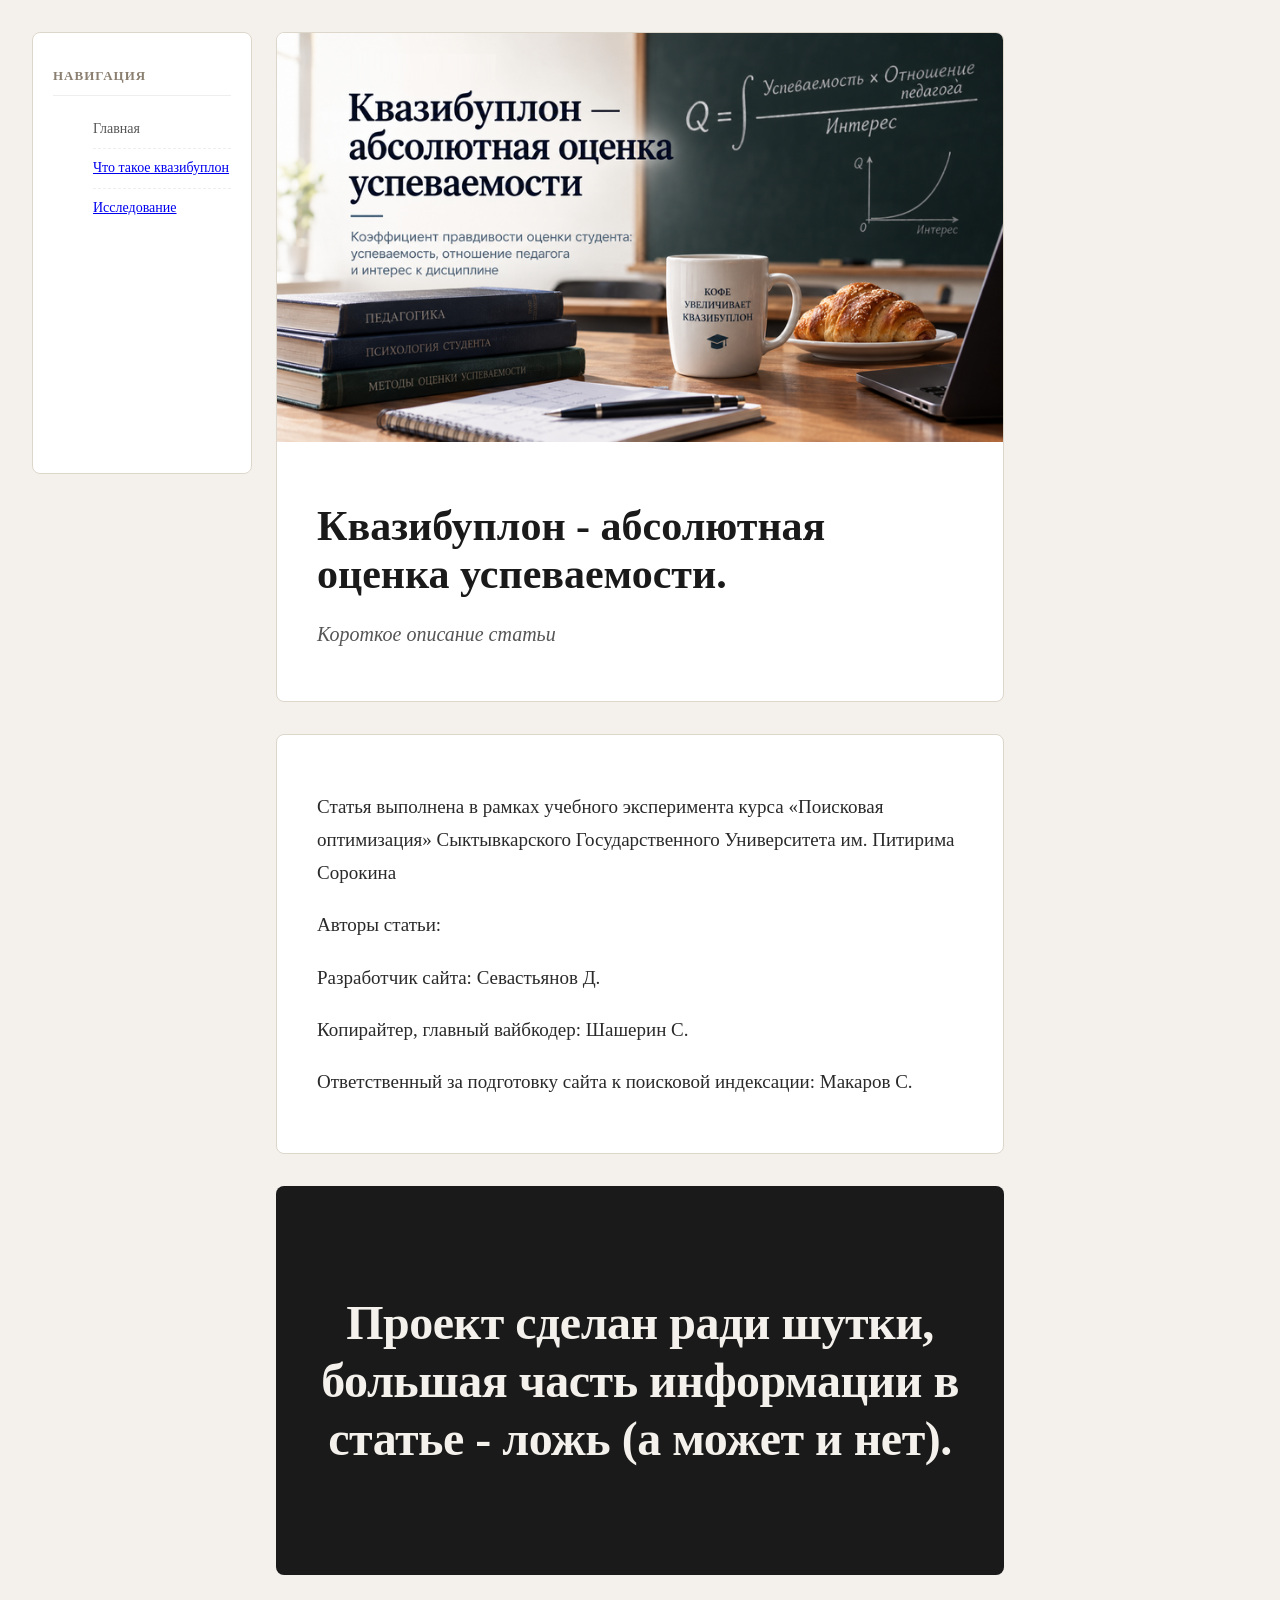
==== index.html @ 5de3da71 "Update index.html" ====
<!DOCTYPE html>
<html lang="ru">
  <head>
  <meta charset="UTF-8">
  <meta name="viewport" content="width=device-width, initial-scale=1.0">
  <title>Квазибуплон - абсолютная оценка успеваемости.</title>
  <meta name="description" content="Учебный сайт о квазибуплоне в рамках курса «Поисковая оптимизация»: определение, исследование и материалы проекта команды."> 
  <meta property="og:locale" content="ru_RU">
  <link rel="stylesheet" href="style.css">
  <link rel="canonical" href="https://kvazibuplon.github.io/">
  <link rel="icon" href="favicon.ico" type="image/x-icon">
  <meta name="yandex-verification" content="0a201c266d6910ef" />
  <meta name="google-site-verification" content="qUFhoirWsyY0F3U8difDu06VSeUEoQ1sUqNAcFrPcCg" />
</head>
<body>

<div class="layout">

  <aside class="sidebar">
    <h3>Навигация</h3>
    <ul>
      <li>Главная</li>
      <li><a href="./pages/chto-takoe-kvazibuplon.html">Что такое квазибуплон</a></li>
      <li><a href="./pages/research.html">Исследование</a></li>
    </ul>
  </aside>


  <main class="main">

    <header class="article-header">
      <div class="hero-photo"><img src="./photo/main_title.png" alt="Картинка" width=100%></div>
      <div class="header-content">
        <h1>Квазибуплон - абсолютная оценка успеваемости.</h1>
        <p class="lead">Короткое описание статьи</p>
      </div>
    </header>

    <article class="article-body">
      <section class="block text">
        <p>Статья выполнена в рамках учебного эксперимента курса «Поисковая оптимизация» Сыктывкарского Государственного Университета им. Питирима Сорокина</p>
        <p>Авторы статьи: </p>
        <p>Разработчик сайта: Севастьянов Д. </p>
        <p>Копирайтер, главный вайбкодер: Шашерин С. </p>
        <p>Ответственный за подготовку сайта к поисковой индексации: Макаров С.</p>
      </section>
    </article>


    <section class="big-text">
      <p>Проект сделан ради шутки, большая часть информации в статье - ложь (а может и нет).</p>
    </section>

  </main>
</div>

</body>
</html>
---- style.css ----
body {
  font-family: 'Times New Roman';
  background: #f4f1ec;
  color: #1a1a1a;
  line-height: 1.6;
  min-height: 100vh;
}

img {
  max-width: 100%;
  height: auto;
}


.layout {
  display: grid;
  grid-template-columns: 220px 1fr 220px;
  gap: 24px;
  max-width: 1600px;
  margin: 0 auto;
  padding: 24px;
  align-items: start;
}

.main {
  display: flex;
  flex-direction: column;
  gap: 32px;
}


.sidebar {
  position: sticky;
  top: 24px;
  background: #fff;
  border: 1px solid #ddd6ca;
  border-radius: 8px;
  padding: 20px;
  min-height: 400px;
  font-size: 14px;
}

.sidebar h3 {
  font-size: 13px;
  text-transform: uppercase;
  letter-spacing: 1px;
  color: #8a7f70;
  margin-bottom: 12px;
  padding-bottom: 8px;
  border-bottom: 1px solid #eee;
}

.sidebar ul { list-style: none; }

.sidebar li {
  padding: 8px 0;
  border-bottom: 1px dashed #eee;
  color: #555;
}

.sidebar li:last-child { border-bottom: none; }


.article-header {
  background: #fff;
  border: 1px solid #ddd6ca;
  border-radius: 8px;
  overflow: hidden;
}

.article-header .hero-photo {
  width: 100%;
  background: #e6e0d6 center/contain no-repeat;
  display: flex;
  align-items: center;
  justify-content: center;
  color: #a89b88;
  font-size: 18px;
  letter-spacing: 4px;
}

.article-header .header-content {
  padding: 32px 40px;
}

.article-header h1 {
  font-size: 42px;
  line-height: 1.15;
  margin-bottom: 16px;
  font-weight: 700;
}

.article-header .lead {
  font-size: 20px;
  font-style: italic;
  color: #555;
  line-height: 1.5;
}


.article-body {
  display: flex;
  flex-direction: column;
  gap: 24px;
}

.block {
  border-radius: 8px;
  overflow: hidden;
}


.block.text {
  background: #fff;
  border: 1px solid #ddd6ca;
  padding: 36px 40px;
  font-size: 19px;
  line-height: 1.75;
  color: #2a2a2a;
}

.block.text p + p { margin-top: 16px; }


.block.image {
  background: #e6e0d6;
  border: 1px dashed #c8bfae;
  min-height: 340px;
  display: flex;
  align-items: center;
  justify-content: center;
  color: #a89b88;
  font-size: 18px;
  letter-spacing: 4px;
}

.block.image img {
  height: auto;
  display: block;
}

.block.gallery {
  background: #e6e0d6;
  border: 1px dashed #c8bfae;
  padding: 16px;
  display: grid;
  gap: 12px;
}

.gallery.cols-2 { grid-template-columns: repeat(2, 1fr); }
.gallery.cols-3 { grid-template-columns: repeat(3, 1fr); }
.gallery.cols-4 { grid-template-columns: repeat(4, 1fr); }


.block.text-image {
  background: #fff;
  border: 1px solid #ddd6ca;
  border-radius: 8px;
  overflow: hidden;
  display: grid;
  grid-template-columns: 1fr 1fr;
  align-items: stretch;
}


.block.text-image .ti-text {
  padding: 36px 40px;
  font-size: 19px;
  line-height: 1.75;
  color: #2a2a2a;
  display: flex;
  flex-direction: column;
  justify-content: center;
  gap: 16px;
}

.block.text-image .ti-text h2 {
  font-size: 28px;
  line-height: 1.2;
  margin-bottom: 4px;
}


.block.text-image .ti-image {
  background: #fff;
  min-height: 320px;
  display: flex;
  align-items: center;
  justify-content: center;
  color: #a89b88;
  font-size: 18px;
  letter-spacing: 4px;
}

.block.text-image .ti-image img {
  width: auto;
  height: 100%;
  object-fit: cover;
  display: block;
}


.block.text-image.reverse { direction: rtl; }
.block.text-image.reverse > * { direction: ltr; }


.block.text-image.text-top {
  grid-template-columns: 1fr;
}

.block.text-image.text-top .ti-text  { order: 1; }
.block.text-image.text-top .ti-image { order: 2; min-height: 340px; }


.block.text-image.text-bottom {
  grid-template-columns: 1fr;
}

.block.text-image.text-bottom .ti-image { order: 1; min-height: 340px; }
.block.text-image.text-bottom .ti-text  { order: 2; }


.big-text {
  background: #1a1a1a;
  color: #f4f1ec;
  border-radius: 8px;
  padding: 60px 40px;
  text-align: center;
}

.big-text p {
  font-size: 48px;
  line-height: 1.2;
  font-weight: 700;
  letter-spacing: -0.5px;
}



@media (max-width: 1100px) {
  .layout {
    grid-template-columns: 180px 1fr 180px;
    gap: 16px;
    padding: 16px;
  }
  .article-header h1 { font-size: 32px; }
  .big-text p { font-size: 36px; }
}


@media (max-width: 820px) {
  .layout { grid-template-columns: 1fr; }
  .sidebar { position: static; min-height: auto; }

  .article-header h1 { font-size: 26px; }
  .article-header .lead { font-size: 17px; }

  .block.text { padding: 24px; font-size: 17px; }

  .block.text-image { grid-template-columns: 1fr; }
  .block.text-image .ti-text { padding: 24px; font-size: 17px; }
  .block.text-image .ti-image { min-height: 220px; }

  .gallery.cols-3,
  .gallery.cols-4 { grid-template-columns: repeat(2, 1fr); }

  .big-text { padding: 40px 20px; }
  .big-text p { font-size: 28px; }
}


@media (max-width: 520px) {
  .gallery.cols-2,
  .gallery.cols-3,
  .gallery.cols-4 { grid-template-columns: 1fr; }
}
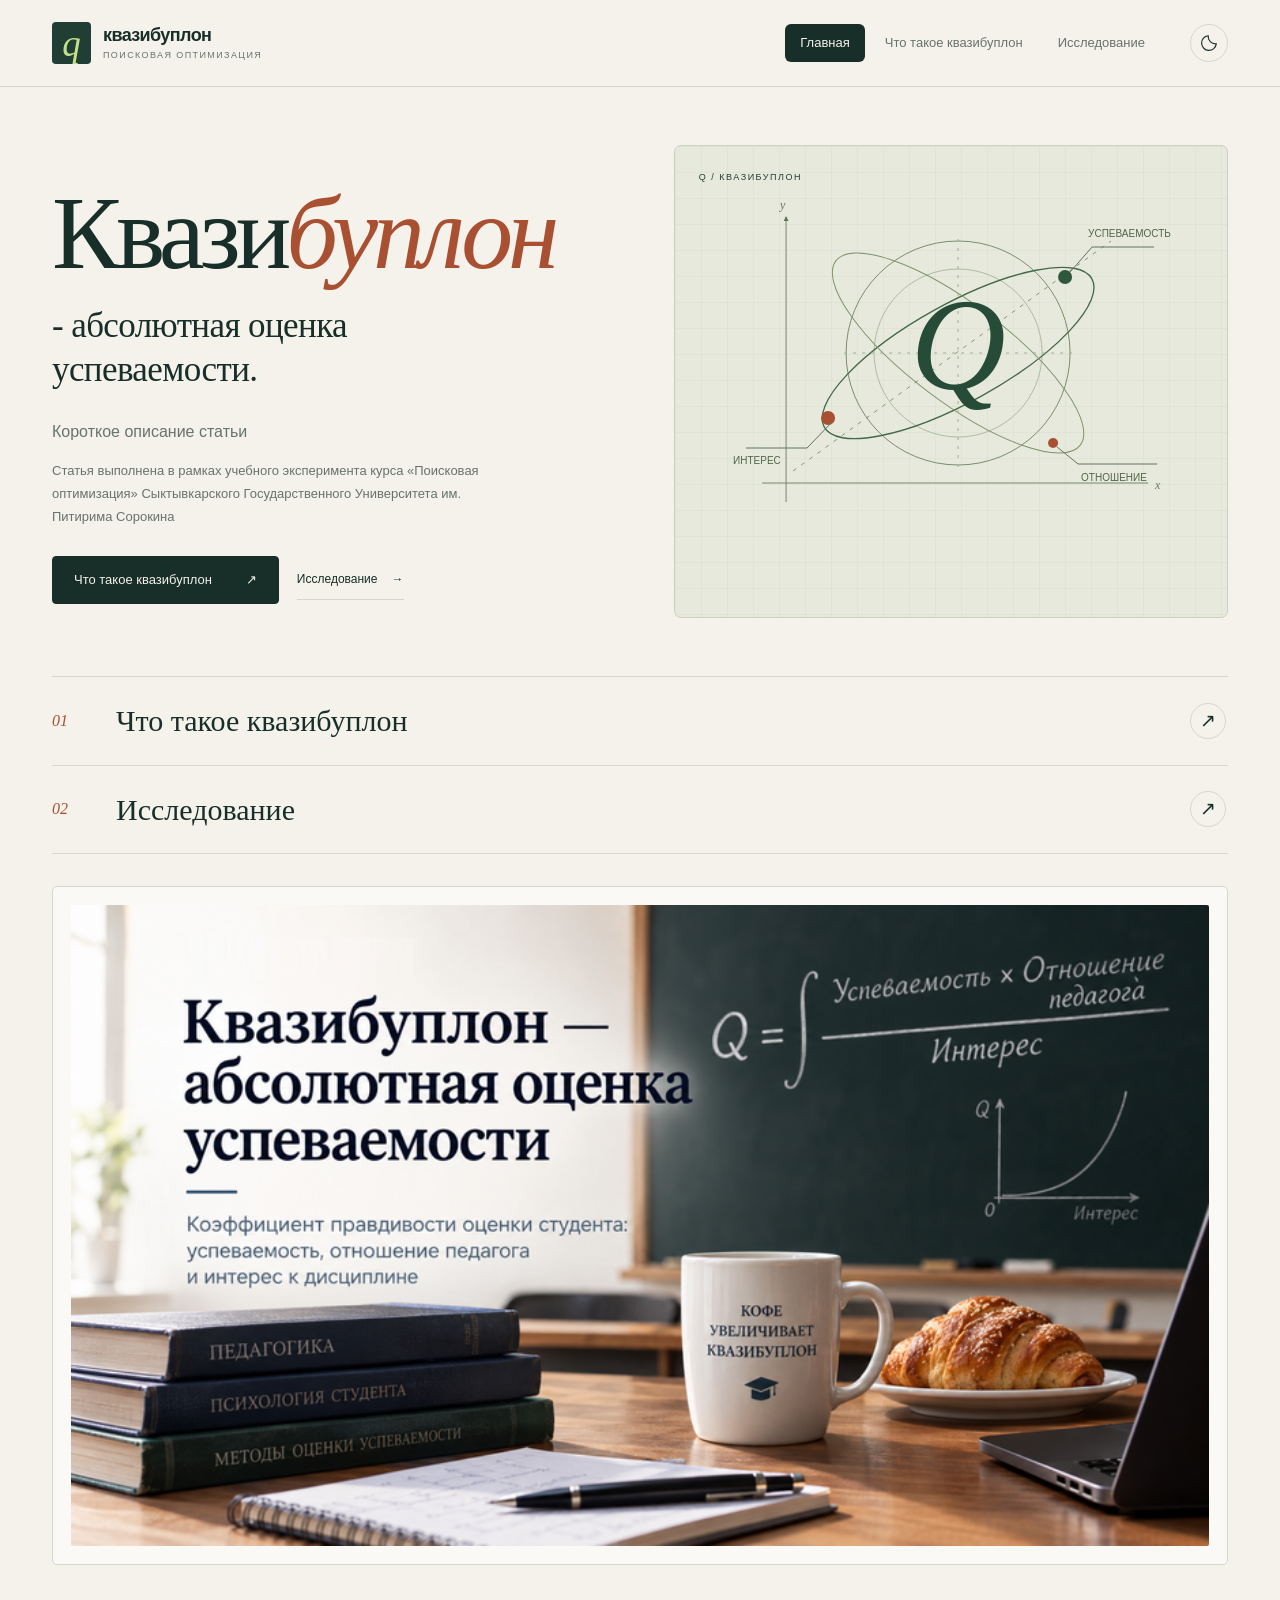
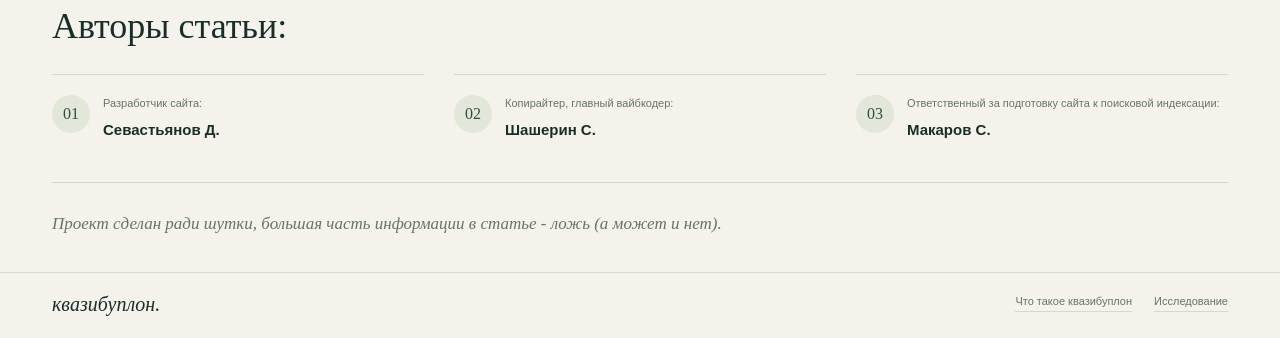
==== commit 098d40bf: "Apply approved editorial design while preserving page content and SEO metadata" ====
--- a/index.html
+++ b/index.html
@@ -1,58 +1,34 @@
 <!DOCTYPE html>
 <html lang="ru">
-  <head>
+<head>
   <meta charset="UTF-8">
   <meta name="viewport" content="width=device-width, initial-scale=1.0">
   <title>Квазибуплон - абсолютная оценка успеваемости.</title>
   <meta name="description" content="Учебный сайт о квазибуплоне в рамках курса «Поисковая оптимизация»: определение, исследование и материалы проекта команды."> 
   <meta property="og:locale" content="ru_RU">
-  <link rel="stylesheet" href="style.css">
+  <link rel="stylesheet" href="/style.css?v=20261024">
   <link rel="canonical" href="https://kvazibuplon.github.io/">
   <link rel="icon" href="favicon.ico" type="image/x-icon">
   <meta name="yandex-verification" content="0a201c266d6910ef" />
   <meta name="google-site-verification" content="qUFhoirWsyY0F3U8difDu06VSeUEoQ1sUqNAcFrPcCg" />
+  <script src="/design.js?v=20261024" defer></script>
 </head>
 <body>
-
-<div class="layout">
-
-  <aside class="sidebar">
-    <h3>Навигация</h3>
-    <ul>
-      <li>Главная</li>
-      <li><a href="./pages/chto-takoe-kvazibuplon.html">Что такое квазибуплон</a></li>
-      <li><a href="./pages/research.html">Исследование</a></li>
-    </ul>
-  </aside>
-
-
-  <main class="main">
-
-    <header class="article-header">
-      <div class="hero-photo"><img src="./photo/main_title.png" alt="Картинка" width=100%></div>
-      <div class="header-content">
-        <h1>Квазибуплон - абсолютная оценка успеваемости.</h1>
-        <p class="lead">Короткое описание статьи</p>
-      </div>
-    </header>
-
-    <article class="article-body">
-      <section class="block text">
-        <p>Статья выполнена в рамках учебного эксперимента курса «Поисковая оптимизация» Сыктывкарского Государственного Университета им. Питирима Сорокина</p>
-        <p>Авторы статьи: </p>
-        <p>Разработчик сайта: Севастьянов Д. </p>
-        <p>Копирайтер, главный вайбкодер: Шашерин С. </p>
-        <p>Ответственный за подготовку сайта к поисковой индексации: Макаров С.</p>
-      </section>
-    </article>
-
-
-    <section class="big-text">
+<a class="skip-link" href="#main">Перейти к содержимому</a><header class="site-header"><div class="header-inner wrap"><a class="brand" href="/" aria-label="Квазибуплон — главная"><span class="brand-mark" aria-hidden="true">q</span><span class="brand-name">квазибуплон<span class="brand-sub">ПОИСКОВАЯ ОПТИМИЗАЦИЯ</span></span></a><nav id="main-nav" class="nav" aria-label="Навигация"><a href="/" class="active" aria-current="page">Главная</a><a href="/pages/chto-takoe-kvazibuplon.html">Что такое квазибуплон</a><a href="/pages/research.html">Исследование</a></nav><button class="icon-button theme-button" type="button" aria-label="Включить тёмную тему" aria-pressed="false" title="Сменить тему"><svg viewBox="0 0 24 24" fill="none" stroke="currentColor" stroke-width="1.4" aria-hidden="true"><path d="M20.7 13A8.9 8.9 0 0 1 11 3.3 8.8 8.8 0 1 0 20.7 13Z"/></svg></button><button class="icon-button menu-button" type="button" aria-label="Открыть меню" aria-expanded="false" aria-controls="main-nav"><svg viewBox="0 0 24 24" fill="none" stroke="currentColor" stroke-width="1.5" aria-hidden="true"><path d="M5 7h14M5 12h14M5 17h14"/></svg></button></div></header>
+<main id="main" class="wrap"><section class="hero"><div><h1>Квази<em>буплон</em><span class="hero-subtitle"> - абсолютная оценка успеваемости.</span></h1><p class="hero-text">Короткое описание статьи</p><p class="home-intro">Статья выполнена в рамках учебного эксперимента курса «Поисковая оптимизация» Сыктывкарского Государственного Университета им. Питирима Сорокина</p><div class="actions"><a class="primary" href="/pages/chto-takoe-kvazibuplon.html">Что такое квазибуплон <span aria-hidden="true">↗</span></a><a class="text-link" href="/pages/research.html">Исследование <span aria-hidden="true">→</span></a></div></div><div class="specimen" aria-hidden="true"><div class="specimen-top"><span>Q / КВАЗИБУПЛОН</span></div><svg class="specimen-art" viewBox="0 0 470 350" aria-hidden="true" focusable="false">
+<defs><marker id="arrow" viewBox="0 0 10 10" refX="8" refY="5" markerWidth="5" markerHeight="5" orient="auto-start-reverse"><path d="M0 0L10 5L0 10" fill="#64745a"/></marker></defs>
+<path d="M46 299H432M70 318V33" stroke="#79866c" stroke-width="1" marker-end="url(#arrow)"/><path d="M77 287L395 57" stroke="#89947b" stroke-dasharray="4 6"/>
+<circle cx="242" cy="169" r="112" stroke="#7d8d6b" stroke-width="1" fill="none"/><circle cx="242" cy="169" r="84" stroke="#b0bba0" fill="none"/>
+<ellipse cx="242" cy="169" rx="153" ry="49" fill="none" stroke="#436948" stroke-width="1.3" transform="rotate(-29 242 169)"/><ellipse cx="242" cy="169" rx="153" ry="49" fill="none" stroke="#80946d" transform="rotate(37 242 169)"/>
+<path d="M242 55V283M128 169H357" stroke="#a0ae91" stroke-dasharray="3 6"/>
+<text x="242" y="205" fill="#264b36" font-family="Georgia,serif" font-size="132" text-anchor="middle" font-style="italic">Q</text>
+<circle cx="112" cy="234" r="7" fill="#a95032"/><circle cx="349" cy="93" r="7" fill="#2e583c"/><circle cx="337" cy="259" r="5" fill="#a95032"/>
+<path d="M115 239L91 264H30M354 88L376 63H438M341 263L362 280H441" fill="none" stroke="#64745a"/>
+<text x="17" y="280" fill="#536549" font-family="Arial,sans-serif" font-size="10">ИНТЕРЕС</text><text x="372" y="53" fill="#536549" font-family="Arial,sans-serif" font-size="10">УСПЕВАЕМОСТЬ</text><text x="365" y="297" fill="#536549" font-family="Arial,sans-serif" font-size="10">ОТНОШЕНИЕ</text>
+<text x="64" y="25" fill="#69785d" font-family="Georgia,serif" font-size="12" font-style="italic">y</text><text x="439" y="305" fill="#69785d" font-family="Georgia,serif" font-size="12" font-style="italic">x</text>
+</svg></div></section><section class="home-materials" aria-label="Навигация"><div class="story-list"><a class="story simple" href="/pages/chto-takoe-kvazibuplon.html"><span class="story-no" aria-hidden="true">01</span><h2>Что такое квазибуплон</h2><span class="circle-arrow" aria-hidden="true">↗</span></a><a class="story simple" href="/pages/research.html"><span class="story-no" aria-hidden="true">02</span><h2>Исследование</h2><span class="circle-arrow" aria-hidden="true">↗</span></a></div></section><div class="original-banner"><img src="./photo/main_title.png" alt="Картинка"></div><article class="home-team"><h2>Авторы статьи: </h2><div class="team"><div class="team-member"><span class="avatar" aria-hidden="true">01</span><p><span class="member-role">Разработчик сайта:</span> <strong> Севастьянов Д. </strong></p></div><div class="team-member"><span class="avatar" aria-hidden="true">02</span><p><span class="member-role">Копирайтер, главный вайбкодер:</span> <strong> Шашерин С. </strong></p></div><div class="team-member"><span class="avatar" aria-hidden="true">03</span><p><span class="member-role">Ответственный за подготовку сайта к поисковой индексации:</span> <strong> Макаров С.</strong></p></div></div></article><section class="source-disclaimer">
       <p>Проект сделан ради шутки, большая часть информации в статье - ложь (а может и нет).</p>
-    </section>
-
-  </main>
-</div>
-
+    </section></main>
+<footer class="site-footer"><div class="footer-inner wrap"><a class="footer-brand" href="/">квазибуплон.</a><nav class="footer-links" aria-label="Дополнительная навигация"><a href="/pages/chto-takoe-kvazibuplon.html">Что такое квазибуплон</a><a href="/pages/research.html">Исследование</a></nav></div></footer><button class="back-top" type="button" aria-label="Вернуться наверх" hidden>↑</button>
 </body>
 </html>
--- a/style.css
+++ b/style.css
@@ -1,276 +1,18 @@
-body {
-  font-family: 'Times New Roman';
-  background: #f4f1ec;
-  color: #1a1a1a;
-  line-height: 1.6;
-  min-height: 100vh;
-}
 
-img {
-  max-width: 100%;
-  height: auto;
-}
+@charset "UTF-8";
+:root{--paper:#f4f2eb;--surface:#faf9f5;--ink:#182e28;--muted:#68736b;--line:#d3d9cd;--accent:#b5cf77;--dark:#203e33;--white:#f5f4ec;--orange:#a95032;--head:Georgia,'Times New Roman',serif;--body:Arial,Helvetica,sans-serif;color-scheme:light}
+*{box-sizing:border-box}html{scroll-behavior:smooth;scroll-padding-top:105px}body{margin:0;background:var(--paper);color:var(--ink);font:15px/1.6 var(--body);transition:background .2s,color .2s}a{color:inherit;text-decoration:none}button{font:inherit;cursor:pointer}a,button{-webkit-tap-highlight-color:transparent}a:focus-visible,button:focus-visible{outline:3px solid var(--orange);outline-offset:5px}::selection{background:var(--accent);color:#18352b}button svg{width:20px;height:20px;display:block}svg{max-width:100%}.wrap{max-width:1272px;padding:0 48px;margin:auto}.preview-strip{background:var(--dark);color:var(--white);font-size:11px;letter-spacing:.06em}.preview-strip .wrap{display:flex;justify-content:space-between;align-items:center;padding-top:7px;padding-bottom:7px}.preview-dot{display:inline-block;width:6px;height:6px;border-radius:50%;background:#c4df89;margin-right:8px}.preview-strip span:last-child{opacity:.7}.site-header{position:sticky;top:0;z-index:20;background:var(--paper);border-bottom:1px solid var(--line)}.header-inner{height:86px;display:flex;align-items:center;gap:30px}.brand{display:flex;align-items:center;gap:12px;margin-right:auto;line-height:1}.brand-mark{display:grid;place-items:center;width:39px;height:42px;background:var(--dark);color:#c4df89;font:italic 37px var(--head);border-radius:4px}.brand-name{font-size:18px;letter-spacing:-.6px;font-weight:700}.brand-sub{display:block;font-size:9px;letter-spacing:1.8px;font-weight:400;margin-top:7px;color:var(--muted)}.nav{display:flex;gap:5px;align-items:center}.nav a{padding:9px 15px;font-size:13px;border-radius:6px;color:var(--muted);transition:background .15s}.nav a.active{background:var(--ink);color:var(--paper)}.nav a:hover:not(.active){background:var(--line);color:var(--ink)}.icon-button{width:38px;height:38px;display:grid;place-items:center;border:1px solid var(--line);border-radius:50%;color:var(--ink);background:transparent}.menu-button{display:none}.eyebrow{text-transform:uppercase;font-size:10px;letter-spacing:1.8px;font-weight:600;color:var(--muted);display:flex;gap:9px;align-items:center}.eyebrow:before{content:'';width:22px;height:1px;background:currentColor}.hero{padding:58px 0 58px;display:grid;grid-template-columns:1.05fr 1fr;align-items:center;gap:40px}.hero h1{font:normal clamp(60px,8.1vw,112px)/.96 var(--head);letter-spacing:-5px;margin:25px 0 26px}.hero h1 em{font-weight:normal;color:var(--orange)}.hero-text{font-size:16px;color:var(--muted);max-width:415px;line-height:1.8;margin:0 0 28px}.actions{display:flex;gap:18px;align-items:center;flex-wrap:wrap}.primary{display:inline-flex;gap:34px;align-items:center;padding:13px 21px;background:var(--ink);color:var(--paper);border:1px solid var(--ink);font-size:13px;border-radius:4px;transition:transform .2s}.primary:hover{transform:translateY(-2px)}.text-link{font-size:12px;display:inline-flex;gap:14px;align-items:center;padding:10px 0;border-bottom:1px solid var(--line)}.tiny-note{font-size:10px;color:var(--muted);margin-top:27px;display:flex;align-items:center;gap:7px}.tiny-note svg{width:13px;height:13px}.specimen{position:relative;background:#e6e9dc;min-height:473px;padding:24px;border:1px solid #cbd2c0;border-radius:7px;overflow:hidden;color:#243d31}.specimen:before{content:'';position:absolute;inset:0;opacity:.38;background-image:linear-gradient(#b9c5ad55 1px,transparent 1px),linear-gradient(90deg,#b9c5ad55 1px,transparent 1px);background-size:26px 26px}.specimen-top,.specimen-bottom{display:flex;justify-content:space-between;align-items:center;position:relative;font-size:9px;letter-spacing:1.5px}.specimen-top .tag{border:1px solid #b9c5ad;border-radius:20px;padding:4px 10px;letter-spacing:.7px}.specimen-art{position:relative;width:100%;height:350px;display:block}.specimen-bottom{padding-top:13px;border-top:1px solid #bbc5b0;letter-spacing:0;font-size:10px}.specimen-bottom span:last-child{font:italic 18px var(--head)}.ticker{display:flex;align-items:center;justify-content:space-between;gap:18px;border-top:1px solid var(--line);border-bottom:1px solid var(--line);padding:17px 0;font-size:10px;letter-spacing:1.2px;text-transform:uppercase;color:var(--muted)}.ticker .sep{width:4px;height:4px;border-radius:50%;background:var(--orange)}.section-heading{display:flex;justify-content:space-between;align-items:flex-end;gap:24px;margin:52px 0 19px}.section-heading h2{font:normal 39px/1.1 var(--head);letter-spacing:-1px;margin:9px 0 0}.section-heading>span{color:var(--muted);font-size:11px;padding-bottom:4px}.story-list{border-top:1px solid var(--line)}.story{display:grid;grid-template-columns:52px 1fr 1fr 38px;gap:22px;align-items:center;padding:25px 0;border-bottom:1px solid var(--line);transition:padding .2s}.story:hover{padding-left:12px;padding-right:12px;background:var(--surface)}.story-no{font:italic 16px var(--head);color:var(--orange)}.story h3{font:normal 29px/1.15 var(--head);margin:0 0 4px;letter-spacing:-.5px}.story .sub{font-size:10px;color:var(--muted);text-transform:uppercase;letter-spacing:1px}.story p{font-size:13px;color:var(--muted);margin:0;max-width:315px}.circle-arrow{width:36px;height:36px;border-radius:50%;display:grid;place-items:center;border:1px solid var(--line);font-size:19px}.editor-note{display:grid;grid-template-columns:1fr 1fr;gap:70px;margin:54px 0;padding:35px 0 41px;border-bottom:1px solid var(--line)}.editor-note blockquote{font:normal 33px/1.32 var(--head);letter-spacing:-.5px;margin:0}.editor-note blockquote em{color:var(--orange)}.editor-note p{font-size:13px;color:var(--muted);max-width:400px}.team{display:grid;grid-template-columns:repeat(3,1fr);gap:30px;margin:25px 0 60px}.team-member{padding-top:20px;border-top:1px solid var(--line);display:flex;gap:13px;align-items:flex-start}.avatar{background:#e3e7d9;color:#304f3e;width:38px;height:38px;flex:none;border-radius:50%;display:grid;place-items:center;font:16px var(--head)}.team-member h3{font-size:13px;margin:0 0 4px}.team-member p{font-size:11px;color:var(--muted);margin:0;max-width:230px}.site-footer{border-top:1px solid var(--line);margin-top:0}.footer-inner{padding-top:25px;padding-bottom:28px;display:flex;justify-content:space-between;gap:25px;align-items:flex-start;font-size:11px;color:var(--muted)}.footer-inner .footer-brand{font:italic 20px var(--head);color:var(--ink)}.footer-inner p{margin:3px 0}.footer-right{text-align:right}.footer-right a{border-bottom:1px solid var(--line)}.page-view[hidden]{display:none!important}.article-header{padding-top:34px;padding-bottom:30px;border-bottom:1px solid var(--line)}.breadcrumb{font-size:11px;color:var(--muted);margin-bottom:35px;display:flex;gap:12px}.breadcrumb a{text-decoration:underline;text-underline-offset:3px}.article-kicker{font-size:10px;letter-spacing:1.6px;color:var(--orange);text-transform:uppercase}.article-header h1{font:normal 69px/1.04 var(--head);letter-spacing:-2.6px;margin:18px 0 20px;max-width:890px}.article-deck{font-size:17px;line-height:1.7;color:var(--muted);max-width:690px}.article-meta{display:flex;flex-wrap:wrap;gap:12px;font-size:10px;color:var(--muted);margin-top:26px;align-items:center}.article-meta .pill{border:1px solid var(--line);border-radius:20px;padding:4px 11px}.article-layout{display:grid;grid-template-columns:226px minmax(0,760px);gap:65px;padding-top:39px;align-items:start;justify-content:space-between}.article-toc{position:sticky;top:115px}.toc-title{font-size:10px;text-transform:uppercase;letter-spacing:1.5px;margin:0 0 13px;color:var(--muted)}.article-toc a{display:flex;gap:11px;font-size:12px;line-height:1.4;padding:12px 0;border-bottom:1px solid var(--line)}.article-toc a:hover{color:var(--orange)}.article-toc a span{font:italic 12px var(--head);color:var(--orange);padding-top:1px}.toc-note{font-size:11px;color:var(--muted);margin-top:26px;border-left:2px solid var(--accent);padding-left:13px;line-height:1.65}.article-body{font:18px/1.85 var(--head);min-width:0}.article-body p{margin:0 0 20px}.article-body h2{font:normal 33px/1.2 var(--head);letter-spacing:-.6px;margin:43px 0 21px;scroll-margin-top:115px}.article-body .block:first-child>p:first-child{font-size:21px;line-height:1.7}.article-body .block{margin:0 0 30px}.article-body .block.text{background:none;padding:0;border:0}.article-body img{display:block;width:auto;max-width:100%;height:auto;max-height:580px;margin:auto}.article-body .block.image{padding:24px;background:#e8e9df;border:1px solid var(--line);border-radius:3px;margin-top:30px;margin-bottom:35px}.article-body .block.image img{max-height:430px;object-fit:contain}.article-body .gallery{display:grid;gap:20px;padding:22px;border:1px solid var(--line);background:#fff;border-radius:3px}.article-body .gallery.cols-2{grid-template-columns:1fr 1fr}.article-body .text-image .ti-image{padding:22px;border:1px solid var(--line);background:white;border-radius:3px}.article-body .text-image .ti-image img{width:100%;object-fit:contain}.article-bottom{border-top:1px solid var(--line);padding:28px 0;margin:15px 0 30px;display:flex;justify-content:space-between;gap:20px;align-items:center}.article-bottom p{font:12px var(--body);color:var(--muted);margin:0}.article-bottom a{font:15px var(--body);display:inline-flex;align-items:center;gap:15px}.fiction-label{background:#e9ecdf;border-left:3px solid #7d9959;padding:14px 18px;font:12px/1.65 var(--body);margin-bottom:28px;color:#41503b}.back-top{position:fixed;right:24px;bottom:24px;width:42px;height:42px;border:1px solid var(--line);border-radius:50%;background:var(--surface);color:var(--ink);box-shadow:0 4px 15px #00000008;z-index:15}.back-top[hidden]{display:none}.theme-dark{--paper:#192821;--surface:#21372c;--ink:#e9ecdf;--muted:#a5b6a8;--line:#3c5143;--accent:#b5cf77;--dark:#101e17;--white:#e9ecdf;--orange:#db9b77;color-scheme:dark}.theme-dark .specimen{background:#cbd3ba;color:#243d31}.theme-dark .avatar{background:#304a37;color:#d2dfb9}.theme-dark .article-body .block.image{background:#2b4032}.theme-dark .fiction-label{background:#2b4032;color:#d0dabc}.theme-dark .article-body .gallery,.theme-dark .article-body .ti-image{background:#e9e9e2}
+@media(min-width:1450px){.hero h1{font-size:120px}}
+@media(max-width:1000px){.wrap{padding-left:30px;padding-right:30px}.hero{gap:25px}.hero h1{font-size:85px}.specimen{min-height:420px;padding:20px}.specimen-art{height:300px}.article-layout{grid-template-columns:190px minmax(0,1fr);gap:40px}.story{grid-template-columns:32px 1fr 1fr 34px;gap:15px}.story h3{font-size:25px}.article-header h1{font-size:60px}.nav a{padding:8px 11px}.brand-sub{font-size:8px;letter-spacing:1.3px}}
+@media(max-width:740px){.wrap{padding-left:22px;padding-right:22px}.header-inner{height:72px;gap:12px}.brand-name{font-size:17px}.brand-mark{width:33px;height:36px;font-size:31px}.brand-sub{font-size:7px;letter-spacing:1.2px}.preview-strip .wrap{font-size:9px}.preview-strip span:last-child{display:none}.menu-button{display:grid}.nav{display:none;position:absolute;top:72px;left:0;right:0;padding:12px 22px 18px;background:var(--paper);border-bottom:1px solid var(--line)}.nav.open{display:flex;flex-direction:column;align-items:stretch}.nav a{padding:11px 13px}.hero{padding:37px 0 32px;grid-template-columns:1fr;gap:35px}.hero h1{font-size:91px;letter-spacing:-4px;margin-top:20px}.hero-text{font-size:15px;max-width:490px}.specimen{min-height:365px}.specimen-art{height:270px}.ticker{font-size:8px;gap:8px;letter-spacing:.6px}.ticker span:last-child,.ticker .sep:last-of-type{display:none}.section-heading{margin-top:35px}.section-heading h2{font-size:33px}.section-heading>span{font-size:9px}.story{grid-template-columns:25px minmax(0,1fr) 32px;gap:12px;padding:22px 0}.story h3{font-size:26px}.story p{grid-column:2;grid-row:2;font-size:12px;margin-top:0}.story .circle-arrow{grid-column:3;grid-row:1 / 3}.story .story-no{align-self:start;padding-top:3px}.editor-note{grid-template-columns:1fr;gap:15px;padding:30px 0;margin:25px 0}.editor-note blockquote{font-size:30px}.team{grid-template-columns:1fr;gap:18px;margin-bottom:35px}.team-member{padding-top:16px}.team-member p{max-width:none}.footer-inner{flex-direction:column;gap:13px}.footer-right{text-align:left}.article-header{padding-top:25px}.breadcrumb{margin-bottom:25px}.article-header h1{font-size:46px;letter-spacing:-1.5px}.article-deck{font-size:15px}.article-layout{grid-template-columns:1fr;gap:24px;padding-top:25px}.article-toc{position:static;padding:18px;border:1px solid var(--line);border-radius:4px}.article-toc a{font-size:12px;padding:9px 0}.toc-note{display:none}.article-body{font-size:18px;line-height:1.8}.article-body .block:first-child>p:first-child{font-size:19px}.article-body h2{font-size:29px;margin-top:32px}.article-body .gallery.cols-2{grid-template-columns:1fr}.article-body .gallery,.article-body .text-image .ti-image{padding:10px}.article-body .block.image{padding:15px}.article-bottom{align-items:flex-start;flex-direction:column;gap:15px}.back-top{right:15px;bottom:15px}.article-meta{gap:8px}.article-meta .pill{padding:3px 8px}}
+@media(prefers-reduced-motion:reduce){*{scroll-behavior:auto!important;transition:none!important}}
 
+.hero>div{min-width:0}.eyebrow:before{flex-shrink:0}
+@media(max-width:740px){.hero{grid-template-columns:minmax(0,1fr)}.hero h1{font-size:clamp(60px,20vw,91px);letter-spacing:-3px}.hero h1 em{display:block}.eyebrow{font-size:9px;letter-spacing:1.3px;line-height:1.6}.specimen-top,.specimen-bottom{gap:10px;flex-wrap:wrap}.specimen-top{font-size:8px}.specimen-art{height:auto;aspect-ratio:470/350}.specimen{min-height:0}.article-header h1{font-size:clamp(34px,10.2vw,46px)}.article-layout{grid-template-columns:minmax(0,1fr)}.article-body h2{overflow-wrap:anywhere}}
+@media(max-width:380px){.brand-sub{display:none}.header-inner{gap:9px}.brand{gap:9px}.brand-name{font-size:16px}.icon-button{width:34px;height:34px}.hero h1{font-size:clamp(55px,19vw,72px)}}
 
-.layout {
-  display: grid;
-  grid-template-columns: 220px 1fr 220px;
-  gap: 24px;
-  max-width: 1600px;
-  margin: 0 auto;
-  padding: 24px;
-  align-items: start;
-}
-
-.main {
-  display: flex;
-  flex-direction: column;
-  gap: 32px;
-}
-
-
-.sidebar {
-  position: sticky;
-  top: 24px;
-  background: #fff;
-  border: 1px solid #ddd6ca;
-  border-radius: 8px;
-  padding: 20px;
-  min-height: 400px;
-  font-size: 14px;
-}
-
-.sidebar h3 {
-  font-size: 13px;
-  text-transform: uppercase;
-  letter-spacing: 1px;
-  color: #8a7f70;
-  margin-bottom: 12px;
-  padding-bottom: 8px;
-  border-bottom: 1px solid #eee;
-}
-
-.sidebar ul { list-style: none; }
-
-.sidebar li {
-  padding: 8px 0;
-  border-bottom: 1px dashed #eee;
-  color: #555;
-}
-
-.sidebar li:last-child { border-bottom: none; }
-
-
-.article-header {
-  background: #fff;
-  border: 1px solid #ddd6ca;
-  border-radius: 8px;
-  overflow: hidden;
-}
-
-.article-header .hero-photo {
-  width: 100%;
-  background: #e6e0d6 center/contain no-repeat;
-  display: flex;
-  align-items: center;
-  justify-content: center;
-  color: #a89b88;
-  font-size: 18px;
-  letter-spacing: 4px;
-}
-
-.article-header .header-content {
-  padding: 32px 40px;
-}
-
-.article-header h1 {
-  font-size: 42px;
-  line-height: 1.15;
-  margin-bottom: 16px;
-  font-weight: 700;
-}
-
-.article-header .lead {
-  font-size: 20px;
-  font-style: italic;
-  color: #555;
-  line-height: 1.5;
-}
-
-
-.article-body {
-  display: flex;
-  flex-direction: column;
-  gap: 24px;
-}
-
-.block {
-  border-radius: 8px;
-  overflow: hidden;
-}
-
-
-.block.text {
-  background: #fff;
-  border: 1px solid #ddd6ca;
-  padding: 36px 40px;
-  font-size: 19px;
-  line-height: 1.75;
-  color: #2a2a2a;
-}
-
-.block.text p + p { margin-top: 16px; }
-
-
-.block.image {
-  background: #e6e0d6;
-  border: 1px dashed #c8bfae;
-  min-height: 340px;
-  display: flex;
-  align-items: center;
-  justify-content: center;
-  color: #a89b88;
-  font-size: 18px;
-  letter-spacing: 4px;
-}
-
-.block.image img {
-  height: auto;
-  display: block;
-}
-
-.block.gallery {
-  background: #e6e0d6;
-  border: 1px dashed #c8bfae;
-  padding: 16px;
-  display: grid;
-  gap: 12px;
-}
-
-.gallery.cols-2 { grid-template-columns: repeat(2, 1fr); }
-.gallery.cols-3 { grid-template-columns: repeat(3, 1fr); }
-.gallery.cols-4 { grid-template-columns: repeat(4, 1fr); }
-
-
-.block.text-image {
-  background: #fff;
-  border: 1px solid #ddd6ca;
-  border-radius: 8px;
-  overflow: hidden;
-  display: grid;
-  grid-template-columns: 1fr 1fr;
-  align-items: stretch;
-}
-
-
-.block.text-image .ti-text {
-  padding: 36px 40px;
-  font-size: 19px;
-  line-height: 1.75;
-  color: #2a2a2a;
-  display: flex;
-  flex-direction: column;
-  justify-content: center;
-  gap: 16px;
-}
-
-.block.text-image .ti-text h2 {
-  font-size: 28px;
-  line-height: 1.2;
-  margin-bottom: 4px;
-}
-
-
-.block.text-image .ti-image {
-  background: #fff;
-  min-height: 320px;
-  display: flex;
-  align-items: center;
-  justify-content: center;
-  color: #a89b88;
-  font-size: 18px;
-  letter-spacing: 4px;
-}
-
-.block.text-image .ti-image img {
-  width: auto;
-  height: 100%;
-  object-fit: cover;
-  display: block;
-}
-
-
-.block.text-image.reverse { direction: rtl; }
-.block.text-image.reverse > * { direction: ltr; }
-
-
-.block.text-image.text-top {
-  grid-template-columns: 1fr;
-}
-
-.block.text-image.text-top .ti-text  { order: 1; }
-.block.text-image.text-top .ti-image { order: 2; min-height: 340px; }
-
-
-.block.text-image.text-bottom {
-  grid-template-columns: 1fr;
-}
-
-.block.text-image.text-bottom .ti-image { order: 1; min-height: 340px; }
-.block.text-image.text-bottom .ti-text  { order: 2; }
-
-
-.big-text {
-  background: #1a1a1a;
-  color: #f4f1ec;
-  border-radius: 8px;
-  padding: 60px 40px;
-  text-align: center;
-}
-
-.big-text p {
-  font-size: 48px;
-  line-height: 1.2;
-  font-weight: 700;
-  letter-spacing: -0.5px;
-}
-
-
-
-@media (max-width: 1100px) {
-  .layout {
-    grid-template-columns: 180px 1fr 180px;
-    gap: 16px;
-    padding: 16px;
-  }
-  .article-header h1 { font-size: 32px; }
-  .big-text p { font-size: 36px; }
-}
-
-
-@media (max-width: 820px) {
-  .layout { grid-template-columns: 1fr; }
-  .sidebar { position: static; min-height: auto; }
-
-  .article-header h1 { font-size: 26px; }
-  .article-header .lead { font-size: 17px; }
-
-  .block.text { padding: 24px; font-size: 17px; }
-
-  .block.text-image { grid-template-columns: 1fr; }
-  .block.text-image .ti-text { padding: 24px; font-size: 17px; }
-  .block.text-image .ti-image { min-height: 220px; }
-
-  .gallery.cols-3,
-  .gallery.cols-4 { grid-template-columns: repeat(2, 1fr); }
-
-  .big-text { padding: 40px 20px; }
-  .big-text p { font-size: 28px; }
-}
-
-
-@media (max-width: 520px) {
-  .gallery.cols-2,
-  .gallery.cols-3,
-  .gallery.cols-4 { grid-template-columns: 1fr; }
-}
+/* Production layout: presentation only; the existing page copy is retained. */
+.skip-link{position:fixed;left:16px;top:-100px;padding:10px 18px;background:var(--ink);color:var(--paper);z-index:100}.skip-link:focus{top:12px}
+.hero h1 .hero-subtitle{display:block;font:normal 35px/1.25 var(--head);letter-spacing:-.6px;margin-top:21px;max-width:450px}.hero .home-intro{font-size:13px;line-height:1.75;color:var(--muted);max-width:450px;margin:0 0 27px}.hero-text{margin-bottom:14px}.original-banner{margin:14px 0 40px;padding:18px;background:var(--surface);border:1px solid var(--line);border-radius:5px}.original-banner img{display:block;max-width:100%;width:100%;height:auto;border-radius:2px}.home-materials{padding-bottom:18px}.story.simple{grid-template-columns:42px 1fr 38px}.story.simple h2{font:normal 30px/1.25 var(--head);margin:0}.home-team .team{margin-top:26px;margin-bottom:40px}.home-team h2{font:normal 36px/1.2 var(--head);margin:30px 0 0}.team-member p{max-width:none}.team-member .member-role{display:block;font-size:11px;line-height:1.55;margin-bottom:6px;color:var(--muted)}.team-member strong{display:block;color:var(--ink);font-size:15px;font-weight:600}.article-header .header-placeholder{display:block;font-size:11px;font-style:italic;color:var(--muted);margin-top:18px}.article-header h1{max-width:970px}.article-layout{padding-bottom:22px}.article-body h2{margin-top:42px}.article-body .gallery img{align-self:center;object-fit:contain}.article-body .ti-image img{width:auto;max-width:100%;max-height:none}.article-body .block.image img{max-height:none;width:auto;height:auto;max-width:100%}.source-disclaimer{border-top:1px solid var(--line);padding:27px 0 34px;color:var(--muted);font:italic 17px/1.65 var(--head)}.source-disclaimer p{margin:0;max-width:800px}.site-footer .footer-inner{padding-top:20px;padding-bottom:22px}.footer-links{display:flex;gap:22px}.footer-links a{border-bottom:1px solid var(--line)}.brand-sub{letter-spacing:1.4px}
+@media(max-width:740px){.hero h1 .hero-subtitle{font-size:29px;line-height:1.2;margin-top:16px;letter-spacing:-.4px}.hero .home-intro{font-size:12px}.hero h1{margin-bottom:20px}.original-banner{padding:10px;margin-bottom:30px}.story.simple{grid-template-columns:23px minmax(0,1fr) 32px}.story.simple .circle-arrow{grid-column:3;grid-row:auto}.story.simple h2{font-size:25px}.home-team h2{font-size:31px}.source-disclaimer{font-size:16px}.article-header h1{overflow-wrap:anywhere}.header-inner{gap:10px}.nav{display:flex;position:static;border:0;padding:0;flex-wrap:wrap;gap:2px}.header-inner{height:auto;min-height:72px;flex-wrap:wrap;padding-top:14px;padding-bottom:14px}.nav{order:3;width:100%}.nav a{font-size:12px;padding:8px 10px}.menu-button{display:none}.js .header-inner{height:72px;padding-top:0;padding-bottom:0;flex-wrap:nowrap}.js .menu-button{display:grid}.js .nav{display:none;position:absolute;top:72px;left:0;right:0;padding:12px 22px 18px;background:var(--paper);border-bottom:1px solid var(--line);width:auto}.js .nav.open{display:flex;flex-direction:column;align-items:stretch}.js .nav a{padding:11px 13px}.footer-links{flex-wrap:wrap;gap:14px}.brand-sub{font-size:8px;letter-spacing:1px}}
+@media(prefers-reduced-motion:reduce){html{scroll-behavior:auto}}
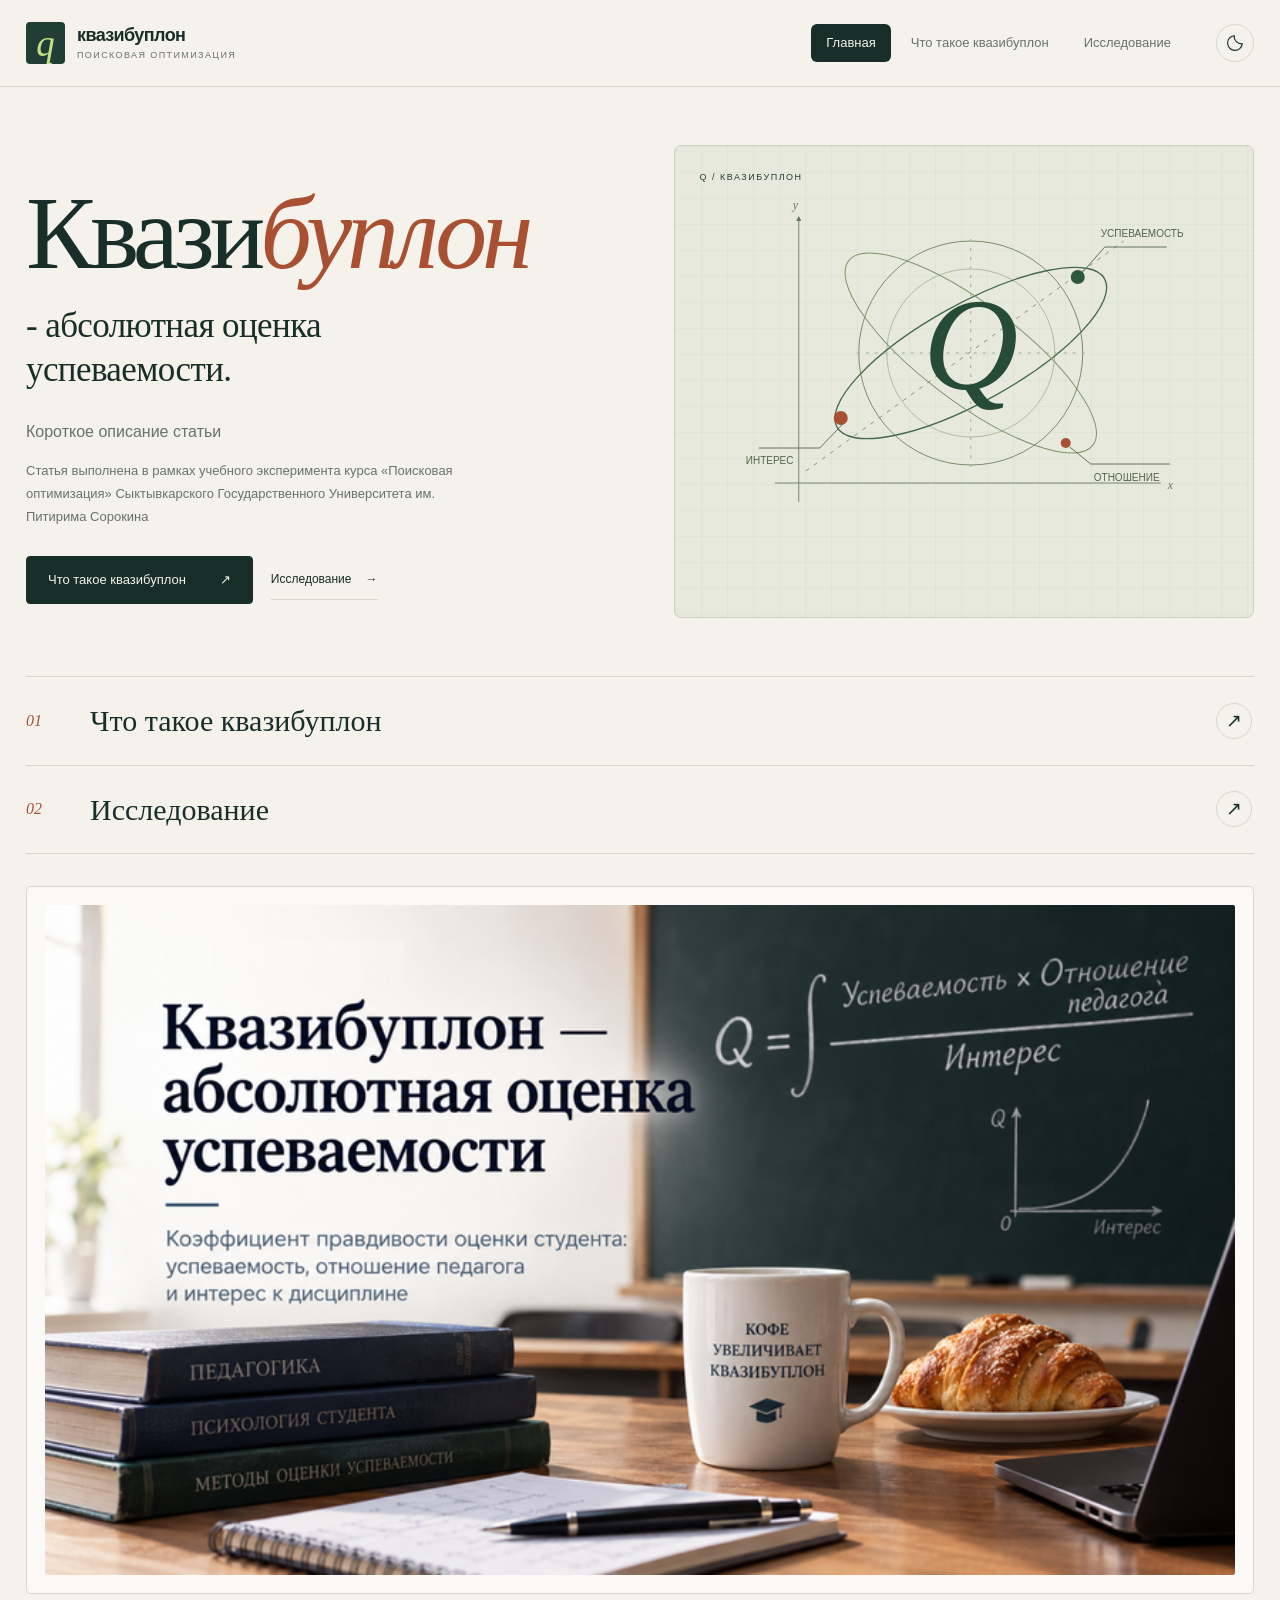
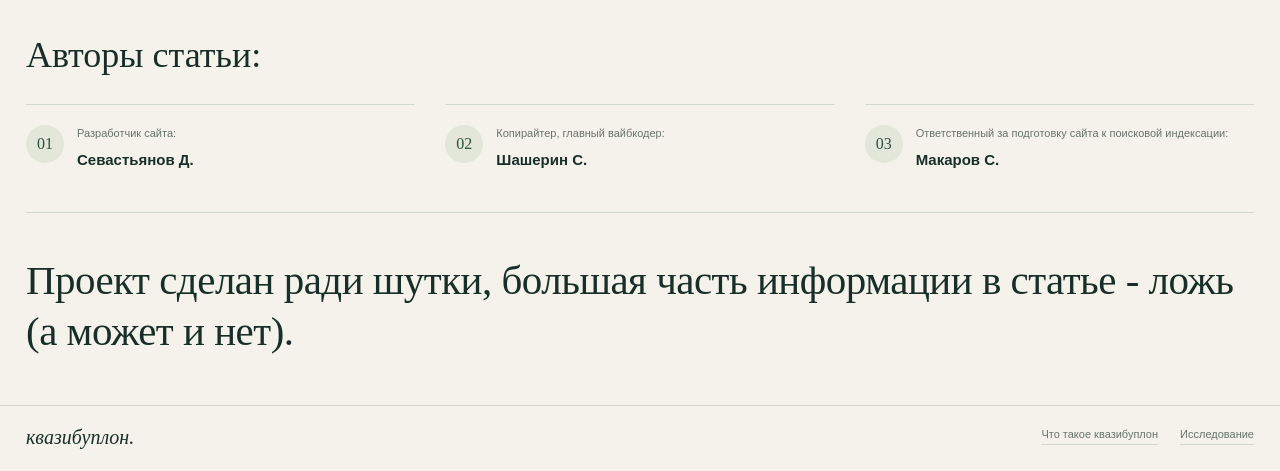
==== commit 6e692f60: "Halve side margins and enlarge the existing project disclaimer" ====
--- a/index.html
+++ b/index.html
@@ -6,7 +6,7 @@
   <title>Квазибуплон - абсолютная оценка успеваемости.</title>
   <meta name="description" content="Учебный сайт о квазибуплоне в рамках курса «Поисковая оптимизация»: определение, исследование и материалы проекта команды."> 
   <meta property="og:locale" content="ru_RU">
-  <link rel="stylesheet" href="/style.css?v=20261024">
+  <link rel="stylesheet" href="/style.css?v=20261024-wide">
   <link rel="canonical" href="https://kvazibuplon.github.io/">
   <link rel="icon" href="favicon.ico" type="image/x-icon">
   <meta name="yandex-verification" content="0a201c266d6910ef" />
--- a/style.css
+++ b/style.css
@@ -1,10 +1,10 @@
 
 @charset "UTF-8";
 :root{--paper:#f4f2eb;--surface:#faf9f5;--ink:#182e28;--muted:#68736b;--line:#d3d9cd;--accent:#b5cf77;--dark:#203e33;--white:#f5f4ec;--orange:#a95032;--head:Georgia,'Times New Roman',serif;--body:Arial,Helvetica,sans-serif;color-scheme:light}
-*{box-sizing:border-box}html{scroll-behavior:smooth;scroll-padding-top:105px}body{margin:0;background:var(--paper);color:var(--ink);font:15px/1.6 var(--body);transition:background .2s,color .2s}a{color:inherit;text-decoration:none}button{font:inherit;cursor:pointer}a,button{-webkit-tap-highlight-color:transparent}a:focus-visible,button:focus-visible{outline:3px solid var(--orange);outline-offset:5px}::selection{background:var(--accent);color:#18352b}button svg{width:20px;height:20px;display:block}svg{max-width:100%}.wrap{max-width:1272px;padding:0 48px;margin:auto}.preview-strip{background:var(--dark);color:var(--white);font-size:11px;letter-spacing:.06em}.preview-strip .wrap{display:flex;justify-content:space-between;align-items:center;padding-top:7px;padding-bottom:7px}.preview-dot{display:inline-block;width:6px;height:6px;border-radius:50%;background:#c4df89;margin-right:8px}.preview-strip span:last-child{opacity:.7}.site-header{position:sticky;top:0;z-index:20;background:var(--paper);border-bottom:1px solid var(--line)}.header-inner{height:86px;display:flex;align-items:center;gap:30px}.brand{display:flex;align-items:center;gap:12px;margin-right:auto;line-height:1}.brand-mark{display:grid;place-items:center;width:39px;height:42px;background:var(--dark);color:#c4df89;font:italic 37px var(--head);border-radius:4px}.brand-name{font-size:18px;letter-spacing:-.6px;font-weight:700}.brand-sub{display:block;font-size:9px;letter-spacing:1.8px;font-weight:400;margin-top:7px;color:var(--muted)}.nav{display:flex;gap:5px;align-items:center}.nav a{padding:9px 15px;font-size:13px;border-radius:6px;color:var(--muted);transition:background .15s}.nav a.active{background:var(--ink);color:var(--paper)}.nav a:hover:not(.active){background:var(--line);color:var(--ink)}.icon-button{width:38px;height:38px;display:grid;place-items:center;border:1px solid var(--line);border-radius:50%;color:var(--ink);background:transparent}.menu-button{display:none}.eyebrow{text-transform:uppercase;font-size:10px;letter-spacing:1.8px;font-weight:600;color:var(--muted);display:flex;gap:9px;align-items:center}.eyebrow:before{content:'';width:22px;height:1px;background:currentColor}.hero{padding:58px 0 58px;display:grid;grid-template-columns:1.05fr 1fr;align-items:center;gap:40px}.hero h1{font:normal clamp(60px,8.1vw,112px)/.96 var(--head);letter-spacing:-5px;margin:25px 0 26px}.hero h1 em{font-weight:normal;color:var(--orange)}.hero-text{font-size:16px;color:var(--muted);max-width:415px;line-height:1.8;margin:0 0 28px}.actions{display:flex;gap:18px;align-items:center;flex-wrap:wrap}.primary{display:inline-flex;gap:34px;align-items:center;padding:13px 21px;background:var(--ink);color:var(--paper);border:1px solid var(--ink);font-size:13px;border-radius:4px;transition:transform .2s}.primary:hover{transform:translateY(-2px)}.text-link{font-size:12px;display:inline-flex;gap:14px;align-items:center;padding:10px 0;border-bottom:1px solid var(--line)}.tiny-note{font-size:10px;color:var(--muted);margin-top:27px;display:flex;align-items:center;gap:7px}.tiny-note svg{width:13px;height:13px}.specimen{position:relative;background:#e6e9dc;min-height:473px;padding:24px;border:1px solid #cbd2c0;border-radius:7px;overflow:hidden;color:#243d31}.specimen:before{content:'';position:absolute;inset:0;opacity:.38;background-image:linear-gradient(#b9c5ad55 1px,transparent 1px),linear-gradient(90deg,#b9c5ad55 1px,transparent 1px);background-size:26px 26px}.specimen-top,.specimen-bottom{display:flex;justify-content:space-between;align-items:center;position:relative;font-size:9px;letter-spacing:1.5px}.specimen-top .tag{border:1px solid #b9c5ad;border-radius:20px;padding:4px 10px;letter-spacing:.7px}.specimen-art{position:relative;width:100%;height:350px;display:block}.specimen-bottom{padding-top:13px;border-top:1px solid #bbc5b0;letter-spacing:0;font-size:10px}.specimen-bottom span:last-child{font:italic 18px var(--head)}.ticker{display:flex;align-items:center;justify-content:space-between;gap:18px;border-top:1px solid var(--line);border-bottom:1px solid var(--line);padding:17px 0;font-size:10px;letter-spacing:1.2px;text-transform:uppercase;color:var(--muted)}.ticker .sep{width:4px;height:4px;border-radius:50%;background:var(--orange)}.section-heading{display:flex;justify-content:space-between;align-items:flex-end;gap:24px;margin:52px 0 19px}.section-heading h2{font:normal 39px/1.1 var(--head);letter-spacing:-1px;margin:9px 0 0}.section-heading>span{color:var(--muted);font-size:11px;padding-bottom:4px}.story-list{border-top:1px solid var(--line)}.story{display:grid;grid-template-columns:52px 1fr 1fr 38px;gap:22px;align-items:center;padding:25px 0;border-bottom:1px solid var(--line);transition:padding .2s}.story:hover{padding-left:12px;padding-right:12px;background:var(--surface)}.story-no{font:italic 16px var(--head);color:var(--orange)}.story h3{font:normal 29px/1.15 var(--head);margin:0 0 4px;letter-spacing:-.5px}.story .sub{font-size:10px;color:var(--muted);text-transform:uppercase;letter-spacing:1px}.story p{font-size:13px;color:var(--muted);margin:0;max-width:315px}.circle-arrow{width:36px;height:36px;border-radius:50%;display:grid;place-items:center;border:1px solid var(--line);font-size:19px}.editor-note{display:grid;grid-template-columns:1fr 1fr;gap:70px;margin:54px 0;padding:35px 0 41px;border-bottom:1px solid var(--line)}.editor-note blockquote{font:normal 33px/1.32 var(--head);letter-spacing:-.5px;margin:0}.editor-note blockquote em{color:var(--orange)}.editor-note p{font-size:13px;color:var(--muted);max-width:400px}.team{display:grid;grid-template-columns:repeat(3,1fr);gap:30px;margin:25px 0 60px}.team-member{padding-top:20px;border-top:1px solid var(--line);display:flex;gap:13px;align-items:flex-start}.avatar{background:#e3e7d9;color:#304f3e;width:38px;height:38px;flex:none;border-radius:50%;display:grid;place-items:center;font:16px var(--head)}.team-member h3{font-size:13px;margin:0 0 4px}.team-member p{font-size:11px;color:var(--muted);margin:0;max-width:230px}.site-footer{border-top:1px solid var(--line);margin-top:0}.footer-inner{padding-top:25px;padding-bottom:28px;display:flex;justify-content:space-between;gap:25px;align-items:flex-start;font-size:11px;color:var(--muted)}.footer-inner .footer-brand{font:italic 20px var(--head);color:var(--ink)}.footer-inner p{margin:3px 0}.footer-right{text-align:right}.footer-right a{border-bottom:1px solid var(--line)}.page-view[hidden]{display:none!important}.article-header{padding-top:34px;padding-bottom:30px;border-bottom:1px solid var(--line)}.breadcrumb{font-size:11px;color:var(--muted);margin-bottom:35px;display:flex;gap:12px}.breadcrumb a{text-decoration:underline;text-underline-offset:3px}.article-kicker{font-size:10px;letter-spacing:1.6px;color:var(--orange);text-transform:uppercase}.article-header h1{font:normal 69px/1.04 var(--head);letter-spacing:-2.6px;margin:18px 0 20px;max-width:890px}.article-deck{font-size:17px;line-height:1.7;color:var(--muted);max-width:690px}.article-meta{display:flex;flex-wrap:wrap;gap:12px;font-size:10px;color:var(--muted);margin-top:26px;align-items:center}.article-meta .pill{border:1px solid var(--line);border-radius:20px;padding:4px 11px}.article-layout{display:grid;grid-template-columns:226px minmax(0,760px);gap:65px;padding-top:39px;align-items:start;justify-content:space-between}.article-toc{position:sticky;top:115px}.toc-title{font-size:10px;text-transform:uppercase;letter-spacing:1.5px;margin:0 0 13px;color:var(--muted)}.article-toc a{display:flex;gap:11px;font-size:12px;line-height:1.4;padding:12px 0;border-bottom:1px solid var(--line)}.article-toc a:hover{color:var(--orange)}.article-toc a span{font:italic 12px var(--head);color:var(--orange);padding-top:1px}.toc-note{font-size:11px;color:var(--muted);margin-top:26px;border-left:2px solid var(--accent);padding-left:13px;line-height:1.65}.article-body{font:18px/1.85 var(--head);min-width:0}.article-body p{margin:0 0 20px}.article-body h2{font:normal 33px/1.2 var(--head);letter-spacing:-.6px;margin:43px 0 21px;scroll-margin-top:115px}.article-body .block:first-child>p:first-child{font-size:21px;line-height:1.7}.article-body .block{margin:0 0 30px}.article-body .block.text{background:none;padding:0;border:0}.article-body img{display:block;width:auto;max-width:100%;height:auto;max-height:580px;margin:auto}.article-body .block.image{padding:24px;background:#e8e9df;border:1px solid var(--line);border-radius:3px;margin-top:30px;margin-bottom:35px}.article-body .block.image img{max-height:430px;object-fit:contain}.article-body .gallery{display:grid;gap:20px;padding:22px;border:1px solid var(--line);background:#fff;border-radius:3px}.article-body .gallery.cols-2{grid-template-columns:1fr 1fr}.article-body .text-image .ti-image{padding:22px;border:1px solid var(--line);background:white;border-radius:3px}.article-body .text-image .ti-image img{width:100%;object-fit:contain}.article-bottom{border-top:1px solid var(--line);padding:28px 0;margin:15px 0 30px;display:flex;justify-content:space-between;gap:20px;align-items:center}.article-bottom p{font:12px var(--body);color:var(--muted);margin:0}.article-bottom a{font:15px var(--body);display:inline-flex;align-items:center;gap:15px}.fiction-label{background:#e9ecdf;border-left:3px solid #7d9959;padding:14px 18px;font:12px/1.65 var(--body);margin-bottom:28px;color:#41503b}.back-top{position:fixed;right:24px;bottom:24px;width:42px;height:42px;border:1px solid var(--line);border-radius:50%;background:var(--surface);color:var(--ink);box-shadow:0 4px 15px #00000008;z-index:15}.back-top[hidden]{display:none}.theme-dark{--paper:#192821;--surface:#21372c;--ink:#e9ecdf;--muted:#a5b6a8;--line:#3c5143;--accent:#b5cf77;--dark:#101e17;--white:#e9ecdf;--orange:#db9b77;color-scheme:dark}.theme-dark .specimen{background:#cbd3ba;color:#243d31}.theme-dark .avatar{background:#304a37;color:#d2dfb9}.theme-dark .article-body .block.image{background:#2b4032}.theme-dark .fiction-label{background:#2b4032;color:#d0dabc}.theme-dark .article-body .gallery,.theme-dark .article-body .ti-image{background:#e9e9e2}
+*{box-sizing:border-box}html{scroll-behavior:smooth;scroll-padding-top:105px}body{margin:0;background:var(--paper);color:var(--ink);font:15px/1.6 var(--body);transition:background .2s,color .2s}a{color:inherit;text-decoration:none}button{font:inherit;cursor:pointer}a,button{-webkit-tap-highlight-color:transparent}a:focus-visible,button:focus-visible{outline:3px solid var(--orange);outline-offset:5px}::selection{background:var(--accent);color:#18352b}button svg{width:20px;height:20px;display:block}svg{max-width:100%}.wrap{max-width:calc(50% + 636px);padding:0 24px;margin:auto}.preview-strip{background:var(--dark);color:var(--white);font-size:11px;letter-spacing:.06em}.preview-strip .wrap{display:flex;justify-content:space-between;align-items:center;padding-top:7px;padding-bottom:7px}.preview-dot{display:inline-block;width:6px;height:6px;border-radius:50%;background:#c4df89;margin-right:8px}.preview-strip span:last-child{opacity:.7}.site-header{position:sticky;top:0;z-index:20;background:var(--paper);border-bottom:1px solid var(--line)}.header-inner{height:86px;display:flex;align-items:center;gap:30px}.brand{display:flex;align-items:center;gap:12px;margin-right:auto;line-height:1}.brand-mark{display:grid;place-items:center;width:39px;height:42px;background:var(--dark);color:#c4df89;font:italic 37px var(--head);border-radius:4px}.brand-name{font-size:18px;letter-spacing:-.6px;font-weight:700}.brand-sub{display:block;font-size:9px;letter-spacing:1.8px;font-weight:400;margin-top:7px;color:var(--muted)}.nav{display:flex;gap:5px;align-items:center}.nav a{padding:9px 15px;font-size:13px;border-radius:6px;color:var(--muted);transition:background .15s}.nav a.active{background:var(--ink);color:var(--paper)}.nav a:hover:not(.active){background:var(--line);color:var(--ink)}.icon-button{width:38px;height:38px;display:grid;place-items:center;border:1px solid var(--line);border-radius:50%;color:var(--ink);background:transparent}.menu-button{display:none}.eyebrow{text-transform:uppercase;font-size:10px;letter-spacing:1.8px;font-weight:600;color:var(--muted);display:flex;gap:9px;align-items:center}.eyebrow:before{content:'';width:22px;height:1px;background:currentColor}.hero{padding:58px 0 58px;display:grid;grid-template-columns:1.05fr 1fr;align-items:center;gap:40px}.hero h1{font:normal clamp(60px,8.1vw,112px)/.96 var(--head);letter-spacing:-5px;margin:25px 0 26px}.hero h1 em{font-weight:normal;color:var(--orange)}.hero-text{font-size:16px;color:var(--muted);max-width:415px;line-height:1.8;margin:0 0 28px}.actions{display:flex;gap:18px;align-items:center;flex-wrap:wrap}.primary{display:inline-flex;gap:34px;align-items:center;padding:13px 21px;background:var(--ink);color:var(--paper);border:1px solid var(--ink);font-size:13px;border-radius:4px;transition:transform .2s}.primary:hover{transform:translateY(-2px)}.text-link{font-size:12px;display:inline-flex;gap:14px;align-items:center;padding:10px 0;border-bottom:1px solid var(--line)}.tiny-note{font-size:10px;color:var(--muted);margin-top:27px;display:flex;align-items:center;gap:7px}.tiny-note svg{width:13px;height:13px}.specimen{position:relative;background:#e6e9dc;min-height:473px;padding:24px;border:1px solid #cbd2c0;border-radius:7px;overflow:hidden;color:#243d31}.specimen:before{content:'';position:absolute;inset:0;opacity:.38;background-image:linear-gradient(#b9c5ad55 1px,transparent 1px),linear-gradient(90deg,#b9c5ad55 1px,transparent 1px);background-size:26px 26px}.specimen-top,.specimen-bottom{display:flex;justify-content:space-between;align-items:center;position:relative;font-size:9px;letter-spacing:1.5px}.specimen-top .tag{border:1px solid #b9c5ad;border-radius:20px;padding:4px 10px;letter-spacing:.7px}.specimen-art{position:relative;width:100%;height:350px;display:block}.specimen-bottom{padding-top:13px;border-top:1px solid #bbc5b0;letter-spacing:0;font-size:10px}.specimen-bottom span:last-child{font:italic 18px var(--head)}.ticker{display:flex;align-items:center;justify-content:space-between;gap:18px;border-top:1px solid var(--line);border-bottom:1px solid var(--line);padding:17px 0;font-size:10px;letter-spacing:1.2px;text-transform:uppercase;color:var(--muted)}.ticker .sep{width:4px;height:4px;border-radius:50%;background:var(--orange)}.section-heading{display:flex;justify-content:space-between;align-items:flex-end;gap:24px;margin:52px 0 19px}.section-heading h2{font:normal 39px/1.1 var(--head);letter-spacing:-1px;margin:9px 0 0}.section-heading>span{color:var(--muted);font-size:11px;padding-bottom:4px}.story-list{border-top:1px solid var(--line)}.story{display:grid;grid-template-columns:52px 1fr 1fr 38px;gap:22px;align-items:center;padding:25px 0;border-bottom:1px solid var(--line);transition:padding .2s}.story:hover{padding-left:12px;padding-right:12px;background:var(--surface)}.story-no{font:italic 16px var(--head);color:var(--orange)}.story h3{font:normal 29px/1.15 var(--head);margin:0 0 4px;letter-spacing:-.5px}.story .sub{font-size:10px;color:var(--muted);text-transform:uppercase;letter-spacing:1px}.story p{font-size:13px;color:var(--muted);margin:0;max-width:315px}.circle-arrow{width:36px;height:36px;border-radius:50%;display:grid;place-items:center;border:1px solid var(--line);font-size:19px}.editor-note{display:grid;grid-template-columns:1fr 1fr;gap:70px;margin:54px 0;padding:35px 0 41px;border-bottom:1px solid var(--line)}.editor-note blockquote{font:normal 33px/1.32 var(--head);letter-spacing:-.5px;margin:0}.editor-note blockquote em{color:var(--orange)}.editor-note p{font-size:13px;color:var(--muted);max-width:400px}.team{display:grid;grid-template-columns:repeat(3,1fr);gap:30px;margin:25px 0 60px}.team-member{padding-top:20px;border-top:1px solid var(--line);display:flex;gap:13px;align-items:flex-start}.avatar{background:#e3e7d9;color:#304f3e;width:38px;height:38px;flex:none;border-radius:50%;display:grid;place-items:center;font:16px var(--head)}.team-member h3{font-size:13px;margin:0 0 4px}.team-member p{font-size:11px;color:var(--muted);margin:0;max-width:230px}.site-footer{border-top:1px solid var(--line);margin-top:0}.footer-inner{padding-top:25px;padding-bottom:28px;display:flex;justify-content:space-between;gap:25px;align-items:flex-start;font-size:11px;color:var(--muted)}.footer-inner .footer-brand{font:italic 20px var(--head);color:var(--ink)}.footer-inner p{margin:3px 0}.footer-right{text-align:right}.footer-right a{border-bottom:1px solid var(--line)}.page-view[hidden]{display:none!important}.article-header{padding-top:34px;padding-bottom:30px;border-bottom:1px solid var(--line)}.breadcrumb{font-size:11px;color:var(--muted);margin-bottom:35px;display:flex;gap:12px}.breadcrumb a{text-decoration:underline;text-underline-offset:3px}.article-kicker{font-size:10px;letter-spacing:1.6px;color:var(--orange);text-transform:uppercase}.article-header h1{font:normal 69px/1.04 var(--head);letter-spacing:-2.6px;margin:18px 0 20px;max-width:890px}.article-deck{font-size:17px;line-height:1.7;color:var(--muted);max-width:690px}.article-meta{display:flex;flex-wrap:wrap;gap:12px;font-size:10px;color:var(--muted);margin-top:26px;align-items:center}.article-meta .pill{border:1px solid var(--line);border-radius:20px;padding:4px 11px}.article-layout{display:grid;grid-template-columns:226px minmax(0,1fr);gap:65px;padding-top:39px;align-items:start;justify-content:space-between}.article-toc{position:sticky;top:115px}.toc-title{font-size:10px;text-transform:uppercase;letter-spacing:1.5px;margin:0 0 13px;color:var(--muted)}.article-toc a{display:flex;gap:11px;font-size:12px;line-height:1.4;padding:12px 0;border-bottom:1px solid var(--line)}.article-toc a:hover{color:var(--orange)}.article-toc a span{font:italic 12px var(--head);color:var(--orange);padding-top:1px}.toc-note{font-size:11px;color:var(--muted);margin-top:26px;border-left:2px solid var(--accent);padding-left:13px;line-height:1.65}.article-body{font:18px/1.85 var(--head);min-width:0}.article-body p{margin:0 0 20px}.article-body h2{font:normal 33px/1.2 var(--head);letter-spacing:-.6px;margin:43px 0 21px;scroll-margin-top:115px}.article-body .block:first-child>p:first-child{font-size:21px;line-height:1.7}.article-body .block{margin:0 0 30px}.article-body .block.text{background:none;padding:0;border:0}.article-body img{display:block;width:auto;max-width:100%;height:auto;max-height:580px;margin:auto}.article-body .block.image{padding:24px;background:#e8e9df;border:1px solid var(--line);border-radius:3px;margin-top:30px;margin-bottom:35px}.article-body .block.image img{max-height:430px;object-fit:contain}.article-body .gallery{display:grid;gap:20px;padding:22px;border:1px solid var(--line);background:#fff;border-radius:3px}.article-body .gallery.cols-2{grid-template-columns:1fr 1fr}.article-body .text-image .ti-image{padding:22px;border:1px solid var(--line);background:white;border-radius:3px}.article-body .text-image .ti-image img{width:100%;object-fit:contain}.article-bottom{border-top:1px solid var(--line);padding:28px 0;margin:15px 0 30px;display:flex;justify-content:space-between;gap:20px;align-items:center}.article-bottom p{font:12px var(--body);color:var(--muted);margin:0}.article-bottom a{font:15px var(--body);display:inline-flex;align-items:center;gap:15px}.fiction-label{background:#e9ecdf;border-left:3px solid #7d9959;padding:14px 18px;font:12px/1.65 var(--body);margin-bottom:28px;color:#41503b}.back-top{position:fixed;right:24px;bottom:24px;width:42px;height:42px;border:1px solid var(--line);border-radius:50%;background:var(--surface);color:var(--ink);box-shadow:0 4px 15px #00000008;z-index:15}.back-top[hidden]{display:none}.theme-dark{--paper:#192821;--surface:#21372c;--ink:#e9ecdf;--muted:#a5b6a8;--line:#3c5143;--accent:#b5cf77;--dark:#101e17;--white:#e9ecdf;--orange:#db9b77;color-scheme:dark}.theme-dark .specimen{background:#cbd3ba;color:#243d31}.theme-dark .avatar{background:#304a37;color:#d2dfb9}.theme-dark .article-body .block.image{background:#2b4032}.theme-dark .fiction-label{background:#2b4032;color:#d0dabc}.theme-dark .article-body .gallery,.theme-dark .article-body .ti-image{background:#e9e9e2}
 @media(min-width:1450px){.hero h1{font-size:120px}}
-@media(max-width:1000px){.wrap{padding-left:30px;padding-right:30px}.hero{gap:25px}.hero h1{font-size:85px}.specimen{min-height:420px;padding:20px}.specimen-art{height:300px}.article-layout{grid-template-columns:190px minmax(0,1fr);gap:40px}.story{grid-template-columns:32px 1fr 1fr 34px;gap:15px}.story h3{font-size:25px}.article-header h1{font-size:60px}.nav a{padding:8px 11px}.brand-sub{font-size:8px;letter-spacing:1.3px}}
-@media(max-width:740px){.wrap{padding-left:22px;padding-right:22px}.header-inner{height:72px;gap:12px}.brand-name{font-size:17px}.brand-mark{width:33px;height:36px;font-size:31px}.brand-sub{font-size:7px;letter-spacing:1.2px}.preview-strip .wrap{font-size:9px}.preview-strip span:last-child{display:none}.menu-button{display:grid}.nav{display:none;position:absolute;top:72px;left:0;right:0;padding:12px 22px 18px;background:var(--paper);border-bottom:1px solid var(--line)}.nav.open{display:flex;flex-direction:column;align-items:stretch}.nav a{padding:11px 13px}.hero{padding:37px 0 32px;grid-template-columns:1fr;gap:35px}.hero h1{font-size:91px;letter-spacing:-4px;margin-top:20px}.hero-text{font-size:15px;max-width:490px}.specimen{min-height:365px}.specimen-art{height:270px}.ticker{font-size:8px;gap:8px;letter-spacing:.6px}.ticker span:last-child,.ticker .sep:last-of-type{display:none}.section-heading{margin-top:35px}.section-heading h2{font-size:33px}.section-heading>span{font-size:9px}.story{grid-template-columns:25px minmax(0,1fr) 32px;gap:12px;padding:22px 0}.story h3{font-size:26px}.story p{grid-column:2;grid-row:2;font-size:12px;margin-top:0}.story .circle-arrow{grid-column:3;grid-row:1 / 3}.story .story-no{align-self:start;padding-top:3px}.editor-note{grid-template-columns:1fr;gap:15px;padding:30px 0;margin:25px 0}.editor-note blockquote{font-size:30px}.team{grid-template-columns:1fr;gap:18px;margin-bottom:35px}.team-member{padding-top:16px}.team-member p{max-width:none}.footer-inner{flex-direction:column;gap:13px}.footer-right{text-align:left}.article-header{padding-top:25px}.breadcrumb{margin-bottom:25px}.article-header h1{font-size:46px;letter-spacing:-1.5px}.article-deck{font-size:15px}.article-layout{grid-template-columns:1fr;gap:24px;padding-top:25px}.article-toc{position:static;padding:18px;border:1px solid var(--line);border-radius:4px}.article-toc a{font-size:12px;padding:9px 0}.toc-note{display:none}.article-body{font-size:18px;line-height:1.8}.article-body .block:first-child>p:first-child{font-size:19px}.article-body h2{font-size:29px;margin-top:32px}.article-body .gallery.cols-2{grid-template-columns:1fr}.article-body .gallery,.article-body .text-image .ti-image{padding:10px}.article-body .block.image{padding:15px}.article-bottom{align-items:flex-start;flex-direction:column;gap:15px}.back-top{right:15px;bottom:15px}.article-meta{gap:8px}.article-meta .pill{padding:3px 8px}}
+@media(max-width:1000px){.wrap{padding-left:15px;padding-right:15px}.hero{gap:25px}.hero h1{font-size:85px}.specimen{min-height:420px;padding:20px}.specimen-art{height:300px}.article-layout{grid-template-columns:190px minmax(0,1fr);gap:40px}.story{grid-template-columns:32px 1fr 1fr 34px;gap:15px}.story h3{font-size:25px}.article-header h1{font-size:60px}.nav a{padding:8px 11px}.brand-sub{font-size:8px;letter-spacing:1.3px}}
+@media(max-width:740px){.wrap{padding-left:11px;padding-right:11px}.header-inner{height:72px;gap:12px}.brand-name{font-size:17px}.brand-mark{width:33px;height:36px;font-size:31px}.brand-sub{font-size:7px;letter-spacing:1.2px}.preview-strip .wrap{font-size:9px}.preview-strip span:last-child{display:none}.menu-button{display:grid}.nav{display:none;position:absolute;top:72px;left:0;right:0;padding:12px 22px 18px;background:var(--paper);border-bottom:1px solid var(--line)}.nav.open{display:flex;flex-direction:column;align-items:stretch}.nav a{padding:11px 13px}.hero{padding:37px 0 32px;grid-template-columns:1fr;gap:35px}.hero h1{font-size:91px;letter-spacing:-4px;margin-top:20px}.hero-text{font-size:15px;max-width:490px}.specimen{min-height:365px}.specimen-art{height:270px}.ticker{font-size:8px;gap:8px;letter-spacing:.6px}.ticker span:last-child,.ticker .sep:last-of-type{display:none}.section-heading{margin-top:35px}.section-heading h2{font-size:33px}.section-heading>span{font-size:9px}.story{grid-template-columns:25px minmax(0,1fr) 32px;gap:12px;padding:22px 0}.story h3{font-size:26px}.story p{grid-column:2;grid-row:2;font-size:12px;margin-top:0}.story .circle-arrow{grid-column:3;grid-row:1 / 3}.story .story-no{align-self:start;padding-top:3px}.editor-note{grid-template-columns:1fr;gap:15px;padding:30px 0;margin:25px 0}.editor-note blockquote{font-size:30px}.team{grid-template-columns:1fr;gap:18px;margin-bottom:35px}.team-member{padding-top:16px}.team-member p{max-width:none}.footer-inner{flex-direction:column;gap:13px}.footer-right{text-align:left}.article-header{padding-top:25px}.breadcrumb{margin-bottom:25px}.article-header h1{font-size:46px;letter-spacing:-1.5px}.article-deck{font-size:15px}.article-layout{grid-template-columns:1fr;gap:24px;padding-top:25px}.article-toc{position:static;padding:18px;border:1px solid var(--line);border-radius:4px}.article-toc a{font-size:12px;padding:9px 0}.toc-note{display:none}.article-body{font-size:18px;line-height:1.8}.article-body .block:first-child>p:first-child{font-size:19px}.article-body h2{font-size:29px;margin-top:32px}.article-body .gallery.cols-2{grid-template-columns:1fr}.article-body .gallery,.article-body .text-image .ti-image{padding:10px}.article-body .block.image{padding:15px}.article-bottom{align-items:flex-start;flex-direction:column;gap:15px}.back-top{right:15px;bottom:15px}.article-meta{gap:8px}.article-meta .pill{padding:3px 8px}}
 @media(prefers-reduced-motion:reduce){*{scroll-behavior:auto!important;transition:none!important}}
 
 .hero>div{min-width:0}.eyebrow:before{flex-shrink:0}
@@ -13,6 +13,6 @@
 
 /* Production layout: presentation only; the existing page copy is retained. */
 .skip-link{position:fixed;left:16px;top:-100px;padding:10px 18px;background:var(--ink);color:var(--paper);z-index:100}.skip-link:focus{top:12px}
-.hero h1 .hero-subtitle{display:block;font:normal 35px/1.25 var(--head);letter-spacing:-.6px;margin-top:21px;max-width:450px}.hero .home-intro{font-size:13px;line-height:1.75;color:var(--muted);max-width:450px;margin:0 0 27px}.hero-text{margin-bottom:14px}.original-banner{margin:14px 0 40px;padding:18px;background:var(--surface);border:1px solid var(--line);border-radius:5px}.original-banner img{display:block;max-width:100%;width:100%;height:auto;border-radius:2px}.home-materials{padding-bottom:18px}.story.simple{grid-template-columns:42px 1fr 38px}.story.simple h2{font:normal 30px/1.25 var(--head);margin:0}.home-team .team{margin-top:26px;margin-bottom:40px}.home-team h2{font:normal 36px/1.2 var(--head);margin:30px 0 0}.team-member p{max-width:none}.team-member .member-role{display:block;font-size:11px;line-height:1.55;margin-bottom:6px;color:var(--muted)}.team-member strong{display:block;color:var(--ink);font-size:15px;font-weight:600}.article-header .header-placeholder{display:block;font-size:11px;font-style:italic;color:var(--muted);margin-top:18px}.article-header h1{max-width:970px}.article-layout{padding-bottom:22px}.article-body h2{margin-top:42px}.article-body .gallery img{align-self:center;object-fit:contain}.article-body .ti-image img{width:auto;max-width:100%;max-height:none}.article-body .block.image img{max-height:none;width:auto;height:auto;max-width:100%}.source-disclaimer{border-top:1px solid var(--line);padding:27px 0 34px;color:var(--muted);font:italic 17px/1.65 var(--head)}.source-disclaimer p{margin:0;max-width:800px}.site-footer .footer-inner{padding-top:20px;padding-bottom:22px}.footer-links{display:flex;gap:22px}.footer-links a{border-bottom:1px solid var(--line)}.brand-sub{letter-spacing:1.4px}
-@media(max-width:740px){.hero h1 .hero-subtitle{font-size:29px;line-height:1.2;margin-top:16px;letter-spacing:-.4px}.hero .home-intro{font-size:12px}.hero h1{margin-bottom:20px}.original-banner{padding:10px;margin-bottom:30px}.story.simple{grid-template-columns:23px minmax(0,1fr) 32px}.story.simple .circle-arrow{grid-column:3;grid-row:auto}.story.simple h2{font-size:25px}.home-team h2{font-size:31px}.source-disclaimer{font-size:16px}.article-header h1{overflow-wrap:anywhere}.header-inner{gap:10px}.nav{display:flex;position:static;border:0;padding:0;flex-wrap:wrap;gap:2px}.header-inner{height:auto;min-height:72px;flex-wrap:wrap;padding-top:14px;padding-bottom:14px}.nav{order:3;width:100%}.nav a{font-size:12px;padding:8px 10px}.menu-button{display:none}.js .header-inner{height:72px;padding-top:0;padding-bottom:0;flex-wrap:nowrap}.js .menu-button{display:grid}.js .nav{display:none;position:absolute;top:72px;left:0;right:0;padding:12px 22px 18px;background:var(--paper);border-bottom:1px solid var(--line);width:auto}.js .nav.open{display:flex;flex-direction:column;align-items:stretch}.js .nav a{padding:11px 13px}.footer-links{flex-wrap:wrap;gap:14px}.brand-sub{font-size:8px;letter-spacing:1px}}
+.hero h1 .hero-subtitle{display:block;font:normal 35px/1.25 var(--head);letter-spacing:-.6px;margin-top:21px;max-width:450px}.hero .home-intro{font-size:13px;line-height:1.75;color:var(--muted);max-width:450px;margin:0 0 27px}.hero-text{margin-bottom:14px}.original-banner{margin:14px 0 40px;padding:18px;background:var(--surface);border:1px solid var(--line);border-radius:5px}.original-banner img{display:block;max-width:100%;width:100%;height:auto;border-radius:2px}.home-materials{padding-bottom:18px}.story.simple{grid-template-columns:42px 1fr 38px}.story.simple h2{font:normal 30px/1.25 var(--head);margin:0}.home-team .team{margin-top:26px;margin-bottom:40px}.home-team h2{font:normal 36px/1.2 var(--head);margin:30px 0 0}.team-member p{max-width:none}.team-member .member-role{display:block;font-size:11px;line-height:1.55;margin-bottom:6px;color:var(--muted)}.team-member strong{display:block;color:var(--ink);font-size:15px;font-weight:600}.article-header .header-placeholder{display:block;font-size:11px;font-style:italic;color:var(--muted);margin-top:18px}.article-header h1{max-width:970px}.article-layout{padding-bottom:22px}.article-body h2{margin-top:42px}.article-body .gallery img{align-self:center;object-fit:contain}.article-body .ti-image img{width:auto;max-width:100%;max-height:none}.article-body .block.image img{max-height:none;width:auto;height:auto;max-width:100%}.source-disclaimer{border-top:1px solid var(--line);padding:42px 0 48px;color:var(--ink);font:normal clamp(28px,3.2vw,48px)/1.25 var(--head);letter-spacing:-.5px}.source-disclaimer p{margin:0;max-width:none}.site-footer .footer-inner{padding-top:20px;padding-bottom:22px}.footer-links{display:flex;gap:22px}.footer-links a{border-bottom:1px solid var(--line)}.brand-sub{letter-spacing:1.4px}
+@media(max-width:740px){.hero h1 .hero-subtitle{font-size:29px;line-height:1.2;margin-top:16px;letter-spacing:-.4px}.hero .home-intro{font-size:12px}.hero h1{margin-bottom:20px}.original-banner{padding:10px;margin-bottom:30px}.story.simple{grid-template-columns:23px minmax(0,1fr) 32px}.story.simple .circle-arrow{grid-column:3;grid-row:auto}.story.simple h2{font-size:25px}.home-team h2{font-size:31px}.source-disclaimer{font-size:28px;padding:30px 0 36px}.article-header h1{overflow-wrap:anywhere}.header-inner{gap:10px}.nav{display:flex;position:static;border:0;padding:0;flex-wrap:wrap;gap:2px}.header-inner{height:auto;min-height:72px;flex-wrap:wrap;padding-top:14px;padding-bottom:14px}.nav{order:3;width:100%}.nav a{font-size:12px;padding:8px 10px}.menu-button{display:none}.js .header-inner{height:72px;padding-top:0;padding-bottom:0;flex-wrap:nowrap}.js .menu-button{display:grid}.js .nav{display:none;position:absolute;top:72px;left:0;right:0;padding:12px 22px 18px;background:var(--paper);border-bottom:1px solid var(--line);width:auto}.js .nav.open{display:flex;flex-direction:column;align-items:stretch}.js .nav a{padding:11px 13px}.footer-links{flex-wrap:wrap;gap:14px}.brand-sub{font-size:8px;letter-spacing:1px}}
 @media(prefers-reduced-motion:reduce){html{scroll-behavior:auto}}
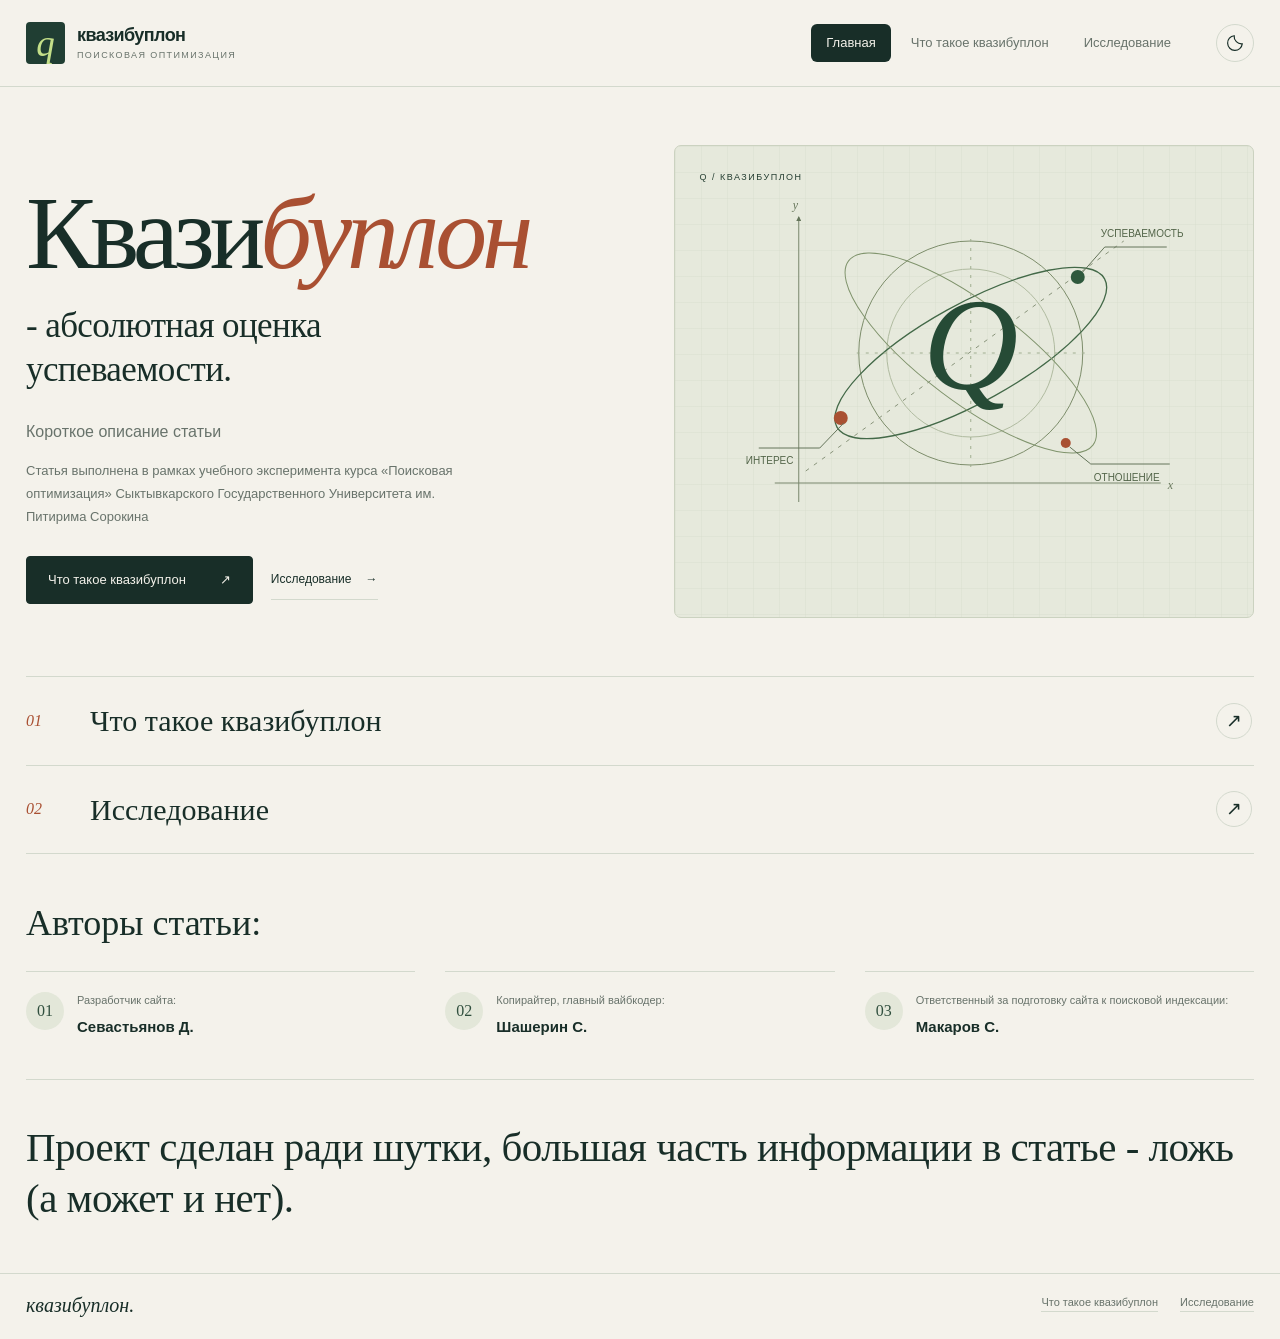
==== commit fd81a530: "Hide the original homepage banner" ====
--- a/index.html
+++ b/index.html
@@ -26,7 +26,7 @@
 <path d="M115 239L91 264H30M354 88L376 63H438M341 263L362 280H441" fill="none" stroke="#64745a"/>
 <text x="17" y="280" fill="#536549" font-family="Arial,sans-serif" font-size="10">ИНТЕРЕС</text><text x="372" y="53" fill="#536549" font-family="Arial,sans-serif" font-size="10">УСПЕВАЕМОСТЬ</text><text x="365" y="297" fill="#536549" font-family="Arial,sans-serif" font-size="10">ОТНОШЕНИЕ</text>
 <text x="64" y="25" fill="#69785d" font-family="Georgia,serif" font-size="12" font-style="italic">y</text><text x="439" y="305" fill="#69785d" font-family="Georgia,serif" font-size="12" font-style="italic">x</text>
-</svg></div></section><section class="home-materials" aria-label="Навигация"><div class="story-list"><a class="story simple" href="/pages/chto-takoe-kvazibuplon.html"><span class="story-no" aria-hidden="true">01</span><h2>Что такое квазибуплон</h2><span class="circle-arrow" aria-hidden="true">↗</span></a><a class="story simple" href="/pages/research.html"><span class="story-no" aria-hidden="true">02</span><h2>Исследование</h2><span class="circle-arrow" aria-hidden="true">↗</span></a></div></section><div class="original-banner"><img src="./photo/main_title.png" alt="Картинка"></div><article class="home-team"><h2>Авторы статьи: </h2><div class="team"><div class="team-member"><span class="avatar" aria-hidden="true">01</span><p><span class="member-role">Разработчик сайта:</span> <strong> Севастьянов Д. </strong></p></div><div class="team-member"><span class="avatar" aria-hidden="true">02</span><p><span class="member-role">Копирайтер, главный вайбкодер:</span> <strong> Шашерин С. </strong></p></div><div class="team-member"><span class="avatar" aria-hidden="true">03</span><p><span class="member-role">Ответственный за подготовку сайта к поисковой индексации:</span> <strong> Макаров С.</strong></p></div></div></article><section class="source-disclaimer">
+</svg></div></section><section class="home-materials" aria-label="Навигация"><div class="story-list"><a class="story simple" href="/pages/chto-takoe-kvazibuplon.html"><span class="story-no" aria-hidden="true">01</span><h2>Что такое квазибуплон</h2><span class="circle-arrow" aria-hidden="true">↗</span></a><a class="story simple" href="/pages/research.html"><span class="story-no" aria-hidden="true">02</span><h2>Исследование</h2><span class="circle-arrow" aria-hidden="true">↗</span></a></div></section><div class="original-banner" hidden><img src="./photo/main_title.png" alt="Картинка"></div><article class="home-team"><h2>Авторы статьи: </h2><div class="team"><div class="team-member"><span class="avatar" aria-hidden="true">01</span><p><span class="member-role">Разработчик сайта:</span> <strong> Севастьянов Д. </strong></p></div><div class="team-member"><span class="avatar" aria-hidden="true">02</span><p><span class="member-role">Копирайтер, главный вайбкодер:</span> <strong> Шашерин С. </strong></p></div><div class="team-member"><span class="avatar" aria-hidden="true">03</span><p><span class="member-role">Ответственный за подготовку сайта к поисковой индексации:</span> <strong> Макаров С.</strong></p></div></div></article><section class="source-disclaimer">
       <p>Проект сделан ради шутки, большая часть информации в статье - ложь (а может и нет).</p>
     </section></main>
 <footer class="site-footer"><div class="footer-inner wrap"><a class="footer-brand" href="/">квазибуплон.</a><nav class="footer-links" aria-label="Дополнительная навигация"><a href="/pages/chto-takoe-kvazibuplon.html">Что такое квазибуплон</a><a href="/pages/research.html">Исследование</a></nav></div></footer><button class="back-top" type="button" aria-label="Вернуться наверх" hidden>↑</button>
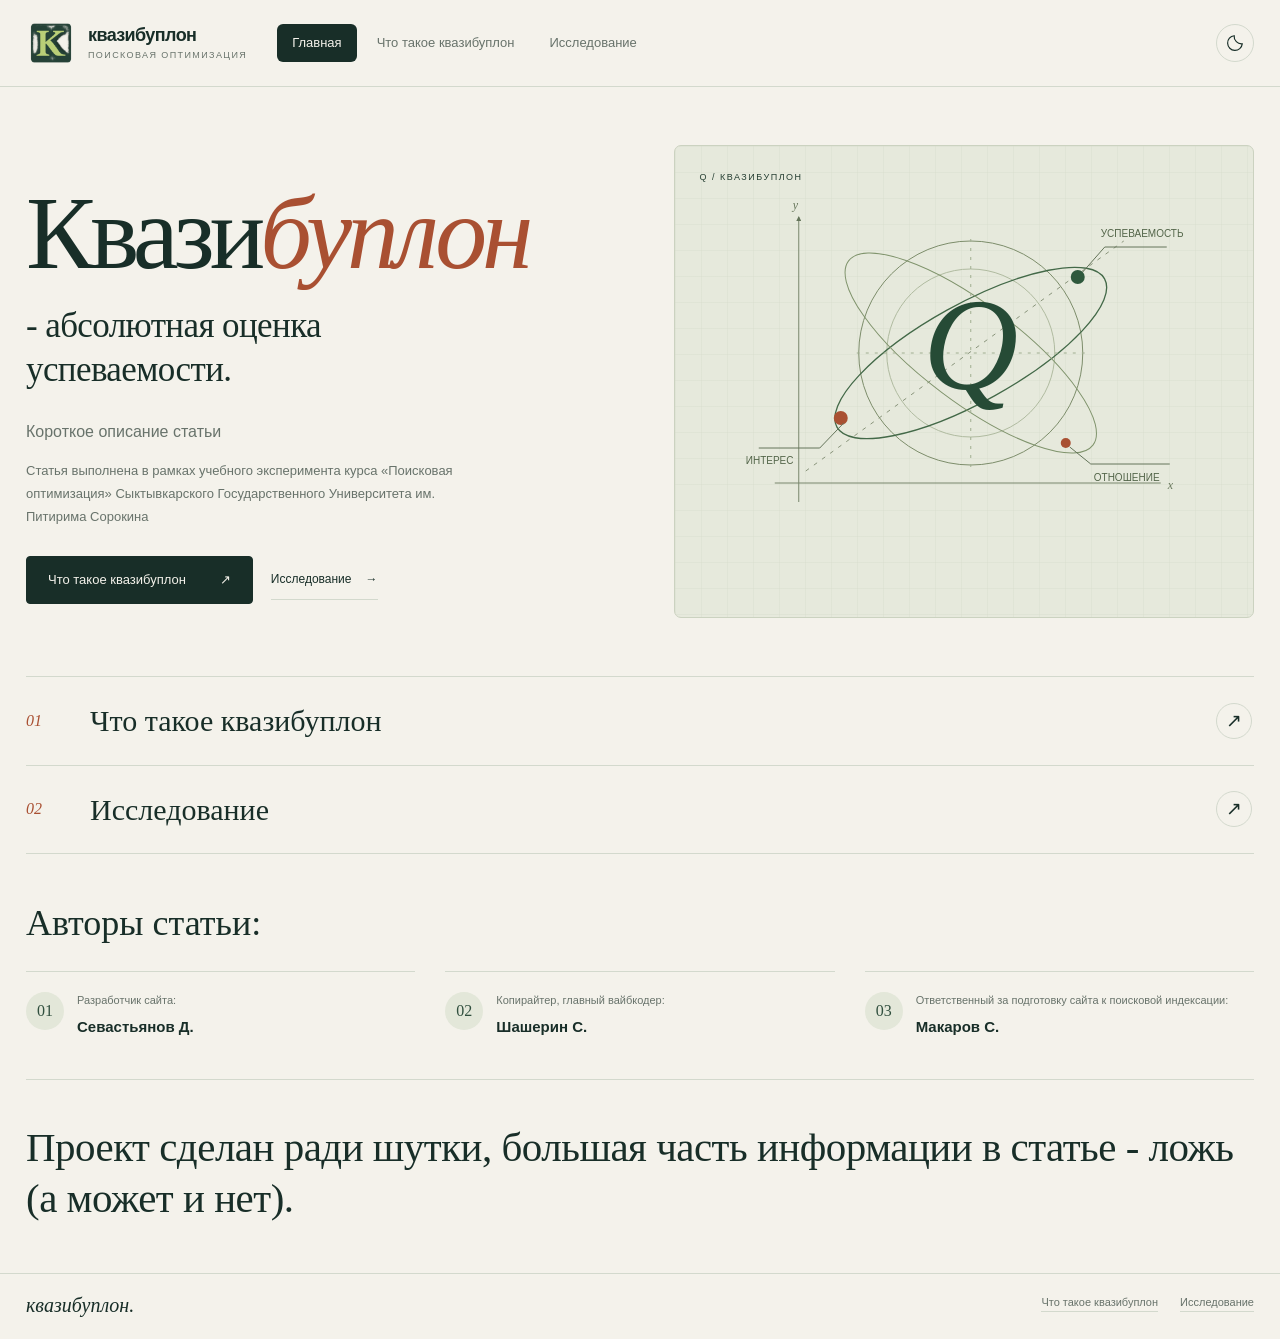
==== commit dbe61f6b: "Use the generated K logo in the homepage header" ====
--- a/index.html
+++ b/index.html
@@ -1,34 +1,131 @@
 <!DOCTYPE html>
 <html lang="ru">
-<head>
-  <meta charset="UTF-8">
-  <meta name="viewport" content="width=device-width, initial-scale=1.0">
-  <title>Квазибуплон - абсолютная оценка успеваемости.</title>
-  <meta name="description" content="Учебный сайт о квазибуплоне в рамках курса «Поисковая оптимизация»: определение, исследование и материалы проекта команды."> 
-  <meta property="og:locale" content="ru_RU">
-  <link rel="stylesheet" href="/style.css?v=20261024-wide">
-  <link rel="canonical" href="https://kvazibuplon.github.io/">
-  <link rel="icon" href="favicon.ico" type="image/x-icon">
-  <meta name="yandex-verification" content="0a201c266d6910ef" />
-  <meta name="google-site-verification" content="qUFhoirWsyY0F3U8difDu06VSeUEoQ1sUqNAcFrPcCg" />
-  <script src="/design.js?v=20261024" defer></script>
-</head>
-<body>
-<a class="skip-link" href="#main">Перейти к содержимому</a><header class="site-header"><div class="header-inner wrap"><a class="brand" href="/" aria-label="Квазибуплон — главная"><span class="brand-mark" aria-hidden="true">q</span><span class="brand-name">квазибуплон<span class="brand-sub">ПОИСКОВАЯ ОПТИМИЗАЦИЯ</span></span></a><nav id="main-nav" class="nav" aria-label="Навигация"><a href="/" class="active" aria-current="page">Главная</a><a href="/pages/chto-takoe-kvazibuplon.html">Что такое квазибуплон</a><a href="/pages/research.html">Исследование</a></nav><button class="icon-button theme-button" type="button" aria-label="Включить тёмную тему" aria-pressed="false" title="Сменить тему"><svg viewBox="0 0 24 24" fill="none" stroke="currentColor" stroke-width="1.4" aria-hidden="true"><path d="M20.7 13A8.9 8.9 0 0 1 11 3.3 8.8 8.8 0 1 0 20.7 13Z"/></svg></button><button class="icon-button menu-button" type="button" aria-label="Открыть меню" aria-expanded="false" aria-controls="main-nav"><svg viewBox="0 0 24 24" fill="none" stroke="currentColor" stroke-width="1.5" aria-hidden="true"><path d="M5 7h14M5 12h14M5 17h14"/></svg></button></div></header>
-<main id="main" class="wrap"><section class="hero"><div><h1>Квази<em>буплон</em><span class="hero-subtitle"> - абсолютная оценка успеваемости.</span></h1><p class="hero-text">Короткое описание статьи</p><p class="home-intro">Статья выполнена в рамках учебного эксперимента курса «Поисковая оптимизация» Сыктывкарского Государственного Университета им. Питирима Сорокина</p><div class="actions"><a class="primary" href="/pages/chto-takoe-kvazibuplon.html">Что такое квазибуплон <span aria-hidden="true">↗</span></a><a class="text-link" href="/pages/research.html">Исследование <span aria-hidden="true">→</span></a></div></div><div class="specimen" aria-hidden="true"><div class="specimen-top"><span>Q / КВАЗИБУПЛОН</span></div><svg class="specimen-art" viewBox="0 0 470 350" aria-hidden="true" focusable="false">
-<defs><marker id="arrow" viewBox="0 0 10 10" refX="8" refY="5" markerWidth="5" markerHeight="5" orient="auto-start-reverse"><path d="M0 0L10 5L0 10" fill="#64745a"/></marker></defs>
-<path d="M46 299H432M70 318V33" stroke="#79866c" stroke-width="1" marker-end="url(#arrow)"/><path d="M77 287L395 57" stroke="#89947b" stroke-dasharray="4 6"/>
-<circle cx="242" cy="169" r="112" stroke="#7d8d6b" stroke-width="1" fill="none"/><circle cx="242" cy="169" r="84" stroke="#b0bba0" fill="none"/>
-<ellipse cx="242" cy="169" rx="153" ry="49" fill="none" stroke="#436948" stroke-width="1.3" transform="rotate(-29 242 169)"/><ellipse cx="242" cy="169" rx="153" ry="49" fill="none" stroke="#80946d" transform="rotate(37 242 169)"/>
-<path d="M242 55V283M128 169H357" stroke="#a0ae91" stroke-dasharray="3 6"/>
-<text x="242" y="205" fill="#264b36" font-family="Georgia,serif" font-size="132" text-anchor="middle" font-style="italic">Q</text>
-<circle cx="112" cy="234" r="7" fill="#a95032"/><circle cx="349" cy="93" r="7" fill="#2e583c"/><circle cx="337" cy="259" r="5" fill="#a95032"/>
-<path d="M115 239L91 264H30M354 88L376 63H438M341 263L362 280H441" fill="none" stroke="#64745a"/>
-<text x="17" y="280" fill="#536549" font-family="Arial,sans-serif" font-size="10">ИНТЕРЕС</text><text x="372" y="53" fill="#536549" font-family="Arial,sans-serif" font-size="10">УСПЕВАЕМОСТЬ</text><text x="365" y="297" fill="#536549" font-family="Arial,sans-serif" font-size="10">ОТНОШЕНИЕ</text>
-<text x="64" y="25" fill="#69785d" font-family="Georgia,serif" font-size="12" font-style="italic">y</text><text x="439" y="305" fill="#69785d" font-family="Georgia,serif" font-size="12" font-style="italic">x</text>
-</svg></div></section><section class="home-materials" aria-label="Навигация"><div class="story-list"><a class="story simple" href="/pages/chto-takoe-kvazibuplon.html"><span class="story-no" aria-hidden="true">01</span><h2>Что такое квазибуплон</h2><span class="circle-arrow" aria-hidden="true">↗</span></a><a class="story simple" href="/pages/research.html"><span class="story-no" aria-hidden="true">02</span><h2>Исследование</h2><span class="circle-arrow" aria-hidden="true">↗</span></a></div></section><div class="original-banner" hidden><img src="./photo/main_title.png" alt="Картинка"></div><article class="home-team"><h2>Авторы статьи: </h2><div class="team"><div class="team-member"><span class="avatar" aria-hidden="true">01</span><p><span class="member-role">Разработчик сайта:</span> <strong> Севастьянов Д. </strong></p></div><div class="team-member"><span class="avatar" aria-hidden="true">02</span><p><span class="member-role">Копирайтер, главный вайбкодер:</span> <strong> Шашерин С. </strong></p></div><div class="team-member"><span class="avatar" aria-hidden="true">03</span><p><span class="member-role">Ответственный за подготовку сайта к поисковой индексации:</span> <strong> Макаров С.</strong></p></div></div></article><section class="source-disclaimer">
-      <p>Проект сделан ради шутки, большая часть информации в статье - ложь (а может и нет).</p>
-    </section></main>
-<footer class="site-footer"><div class="footer-inner wrap"><a class="footer-brand" href="/">квазибуплон.</a><nav class="footer-links" aria-label="Дополнительная навигация"><a href="/pages/chto-takoe-kvazibuplon.html">Что такое квазибуплон</a><a href="/pages/research.html">Исследование</a></nav></div></footer><button class="back-top" type="button" aria-label="Вернуться наверх" hidden>↑</button>
-</body>
+  <head>
+    <meta charset="UTF-8">
+    <meta name="viewport" content="width=device-width, initial-scale=1.0">
+    <title>Квазибуплон - абсолютная оценка успеваемости.</title>
+    <meta name="description" content="Учебный сайт о квазибуплоне в рамках курса «Поисковая оптимизация»: определение, исследование и материалы проекта команды.">
+    <meta property="og:locale" content="ru_RU">
+    <link rel="stylesheet" href="/style.css?v=20261024-logo">
+    <link rel="canonical" href="https://kvazibuplon.github.io/">
+    <link rel="icon" href="favicon.ico" type="image/x-icon">
+    <meta name="yandex-verification" content="0a201c266d6910ef" />
+    <meta name="google-site-verification" content="qUFhoirWsyY0F3U8difDu06VSeUEoQ1sUqNAcFrPcCg" />
+    <script src="/design.js?v=20261024" defer></script>
+  </head>
+  <body>
+    <a class="skip-link" href="#main">Перейти к содержимому</a>
+    <header class="site-header">
+      <div class="header-inner wrap">
+        <a class="brand" href="/" aria-label="Квазибуплон — главная">
+          <img class="brand-logo" src="/photo/logo-k.webp" alt="" width="50" height="50">
+          <span class="brand-name">квазибуплон<span class="brand-sub">ПОИСКОВАЯ ОПТИМИЗАЦИЯ</span></span>
+        </a>
+        <nav id="main-nav" class="nav" aria-label="Навигация">
+          <a href="/" class="active" aria-current="page">Главная</a>
+          <a href="/pages/chto-takoe-kvazibuplon.html">Что такое квазибуплон</a>
+          <a href="/pages/research.html">Исследование</a>
+        </nav>
+        <button class="icon-button theme-button" type="button" aria-label="Включить тёмную тему" aria-pressed="false" title="Сменить тему">
+          <svg viewBox="0 0 24 24" fill="none" stroke="currentColor" stroke-width="1.4" aria-hidden="true">
+            <path d="M20.7 13A8.9 8.9 0 0 1 11 3.3 8.8 8.8 0 1 0 20.7 13Z"/>
+          </svg>
+        </button>
+        <button class="icon-button menu-button" type="button" aria-label="Открыть меню" aria-expanded="false" aria-controls="main-nav">
+          <svg viewBox="0 0 24 24" fill="none" stroke="currentColor" stroke-width="1.5" aria-hidden="true">
+            <path d="M5 7h14M5 12h14M5 17h14"/>
+          </svg>
+        </button>
+      </div>
+    </header>
+    <main id="main" class="wrap">
+      <section class="hero">
+        <div>
+          <h1>Квази<em>буплон</em><span class="hero-subtitle"> - абсолютная оценка успеваемости.</span></h1>
+          <p class="hero-text">Короткое описание статьи</p>
+          <p class="home-intro">Статья выполнена в рамках учебного эксперимента курса «Поисковая оптимизация» Сыктывкарского Государственного Университета им. Питирима Сорокина</p>
+          <div class="actions">
+            <a class="primary" href="/pages/chto-takoe-kvazibuplon.html">Что такое квазибуплон <span aria-hidden="true">↗</span></a>
+            <a class="text-link" href="/pages/research.html">Исследование <span aria-hidden="true">→</span></a>
+          </div>
+        </div>
+        <div class="specimen" aria-hidden="true">
+          <div class="specimen-top">
+            <span>Q / КВАЗИБУПЛОН</span>
+          </div>
+          <svg class="specimen-art" viewBox="0 0 470 350" aria-hidden="true" focusable="false">
+            <defs>
+              <marker id="arrow" viewBox="0 0 10 10" refX="8" refY="5" markerWidth="5" markerHeight="5" orient="auto-start-reverse">
+                <path d="M0 0L10 5L0 10" fill="#64745a"/>
+              </marker>
+            </defs>
+            <path d="M46 299H432M70 318V33" stroke="#79866c" stroke-width="1" marker-end="url(#arrow)"/>
+            <path d="M77 287L395 57" stroke="#89947b" stroke-dasharray="4 6"/>
+            <circle cx="242" cy="169" r="112" stroke="#7d8d6b" stroke-width="1" fill="none"/>
+            <circle cx="242" cy="169" r="84" stroke="#b0bba0" fill="none"/>
+            <ellipse cx="242" cy="169" rx="153" ry="49" fill="none" stroke="#436948" stroke-width="1.3" transform="rotate(-29 242 169)"/>
+            <ellipse cx="242" cy="169" rx="153" ry="49" fill="none" stroke="#80946d" transform="rotate(37 242 169)"/>
+            <path d="M242 55V283M128 169H357" stroke="#a0ae91" stroke-dasharray="3 6"/>
+            <text x="242" y="205" fill="#264b36" font-family="Georgia,serif" font-size="132" text-anchor="middle" font-style="italic">Q</text>
+            <circle cx="112" cy="234" r="7" fill="#a95032"/>
+            <circle cx="349" cy="93" r="7" fill="#2e583c"/>
+            <circle cx="337" cy="259" r="5" fill="#a95032"/>
+            <path d="M115 239L91 264H30M354 88L376 63H438M341 263L362 280H441" fill="none" stroke="#64745a"/>
+            <text x="17" y="280" fill="#536549" font-family="Arial,sans-serif" font-size="10">ИНТЕРЕС</text>
+            <text x="372" y="53" fill="#536549" font-family="Arial,sans-serif" font-size="10">УСПЕВАЕМОСТЬ</text>
+            <text x="365" y="297" fill="#536549" font-family="Arial,sans-serif" font-size="10">ОТНОШЕНИЕ</text>
+            <text x="64" y="25" fill="#69785d" font-family="Georgia,serif" font-size="12" font-style="italic">y</text>
+            <text x="439" y="305" fill="#69785d" font-family="Georgia,serif" font-size="12" font-style="italic">x</text>
+          </svg>
+        </div>
+      </section>
+      <section class="home-materials" aria-label="Навигация">
+        <div class="story-list">
+          <a class="story simple" href="/pages/chto-takoe-kvazibuplon.html">
+            <span class="story-no" aria-hidden="true">01</span>
+            <h2>Что такое квазибуплон</h2>
+            <span class="circle-arrow" aria-hidden="true">↗</span>
+          </a>
+          <a class="story simple" href="/pages/research.html">
+            <span class="story-no" aria-hidden="true">02</span>
+            <h2>Исследование</h2>
+            <span class="circle-arrow" aria-hidden="true">↗</span>
+          </a>
+        </div>
+      </section>
+      <div class="original-banner" hidden>
+        <img src="./photo/main_title.png" alt="Картинка">
+      </div>
+      <article class="home-team">
+        <h2>Авторы статьи: </h2>
+        <div class="team">
+          <div class="team-member">
+            <span class="avatar" aria-hidden="true">01</span>
+            <p><span class="member-role">Разработчик сайта:</span> <strong> Севастьянов Д. </strong></p>
+          </div>
+          <div class="team-member">
+            <span class="avatar" aria-hidden="true">02</span>
+            <p><span class="member-role">Копирайтер, главный вайбкодер:</span> <strong> Шашерин С. </strong></p>
+          </div>
+          <div class="team-member">
+            <span class="avatar" aria-hidden="true">03</span>
+            <p><span class="member-role">Ответственный за подготовку сайта к поисковой индексации:</span> <strong> Макаров С.</strong></p>
+          </div>
+        </div>
+      </article>
+      <section class="source-disclaimer">
+        <p>Проект сделан ради шутки, большая часть информации в статье - ложь (а может и нет).</p>
+      </section>
+    </main>
+    <footer class="site-footer">
+      <div class="footer-inner wrap">
+        <a class="footer-brand" href="/">квазибуплон.</a>
+        <nav class="footer-links" aria-label="Дополнительная навигация">
+          <a href="/pages/chto-takoe-kvazibuplon.html">Что такое квазибуплон</a>
+          <a href="/pages/research.html">Исследование</a>
+        </nav>
+      </div>
+    </footer>
+    <button class="back-top" type="button" aria-label="Вернуться наверх" hidden>↑</button>
+  </body>
 </html>
--- a/style.css
+++ b/style.css
@@ -16,3 +16,35 @@
 .hero h1 .hero-subtitle{display:block;font:normal 35px/1.25 var(--head);letter-spacing:-.6px;margin-top:21px;max-width:450px}.hero .home-intro{font-size:13px;line-height:1.75;color:var(--muted);max-width:450px;margin:0 0 27px}.hero-text{margin-bottom:14px}.original-banner{margin:14px 0 40px;padding:18px;background:var(--surface);border:1px solid var(--line);border-radius:5px}.original-banner img{display:block;max-width:100%;width:100%;height:auto;border-radius:2px}.home-materials{padding-bottom:18px}.story.simple{grid-template-columns:42px 1fr 38px}.story.simple h2{font:normal 30px/1.25 var(--head);margin:0}.home-team .team{margin-top:26px;margin-bottom:40px}.home-team h2{font:normal 36px/1.2 var(--head);margin:30px 0 0}.team-member p{max-width:none}.team-member .member-role{display:block;font-size:11px;line-height:1.55;margin-bottom:6px;color:var(--muted)}.team-member strong{display:block;color:var(--ink);font-size:15px;font-weight:600}.article-header .header-placeholder{display:block;font-size:11px;font-style:italic;color:var(--muted);margin-top:18px}.article-header h1{max-width:970px}.article-layout{padding-bottom:22px}.article-body h2{margin-top:42px}.article-body .gallery img{align-self:center;object-fit:contain}.article-body .ti-image img{width:auto;max-width:100%;max-height:none}.article-body .block.image img{max-height:none;width:auto;height:auto;max-width:100%}.source-disclaimer{border-top:1px solid var(--line);padding:42px 0 48px;color:var(--ink);font:normal clamp(28px,3.2vw,48px)/1.25 var(--head);letter-spacing:-.5px}.source-disclaimer p{margin:0;max-width:none}.site-footer .footer-inner{padding-top:20px;padding-bottom:22px}.footer-links{display:flex;gap:22px}.footer-links a{border-bottom:1px solid var(--line)}.brand-sub{letter-spacing:1.4px}
 @media(max-width:740px){.hero h1 .hero-subtitle{font-size:29px;line-height:1.2;margin-top:16px;letter-spacing:-.4px}.hero .home-intro{font-size:12px}.hero h1{margin-bottom:20px}.original-banner{padding:10px;margin-bottom:30px}.story.simple{grid-template-columns:23px minmax(0,1fr) 32px}.story.simple .circle-arrow{grid-column:3;grid-row:auto}.story.simple h2{font-size:25px}.home-team h2{font-size:31px}.source-disclaimer{font-size:28px;padding:30px 0 36px}.article-header h1{overflow-wrap:anywhere}.header-inner{gap:10px}.nav{display:flex;position:static;border:0;padding:0;flex-wrap:wrap;gap:2px}.header-inner{height:auto;min-height:72px;flex-wrap:wrap;padding-top:14px;padding-bottom:14px}.nav{order:3;width:100%}.nav a{font-size:12px;padding:8px 10px}.menu-button{display:none}.js .header-inner{height:72px;padding-top:0;padding-bottom:0;flex-wrap:nowrap}.js .menu-button{display:grid}.js .nav{display:none;position:absolute;top:72px;left:0;right:0;padding:12px 22px 18px;background:var(--paper);border-bottom:1px solid var(--line);width:auto}.js .nav.open{display:flex;flex-direction:column;align-items:stretch}.js .nav a{padding:11px 13px}.footer-links{flex-wrap:wrap;gap:14px}.brand-sub{font-size:8px;letter-spacing:1px}}
 @media(prefers-reduced-motion:reduce){html{scroll-behavior:auto}}
+
+/* Align page navigation with the logo and keep theme controls on the right. */
+.site-header .brand {
+  margin-right: 0;
+}
+
+.site-header .theme-button {
+  margin-left: auto;
+}
+
+/* Generated K logo on the homepage, including its transparent padding. */
+.brand-logo {
+  display: block;
+  flex-shrink: 0;
+  width: 50px;
+  height: 50px;
+  object-fit: contain;
+}
+
+@media (max-width: 740px) {
+  .brand-logo {
+    width: 44px;
+    height: 44px;
+  }
+}
+
+@media (max-width: 380px) {
+  .brand-logo {
+    width: 40px;
+    height: 40px;
+  }
+}
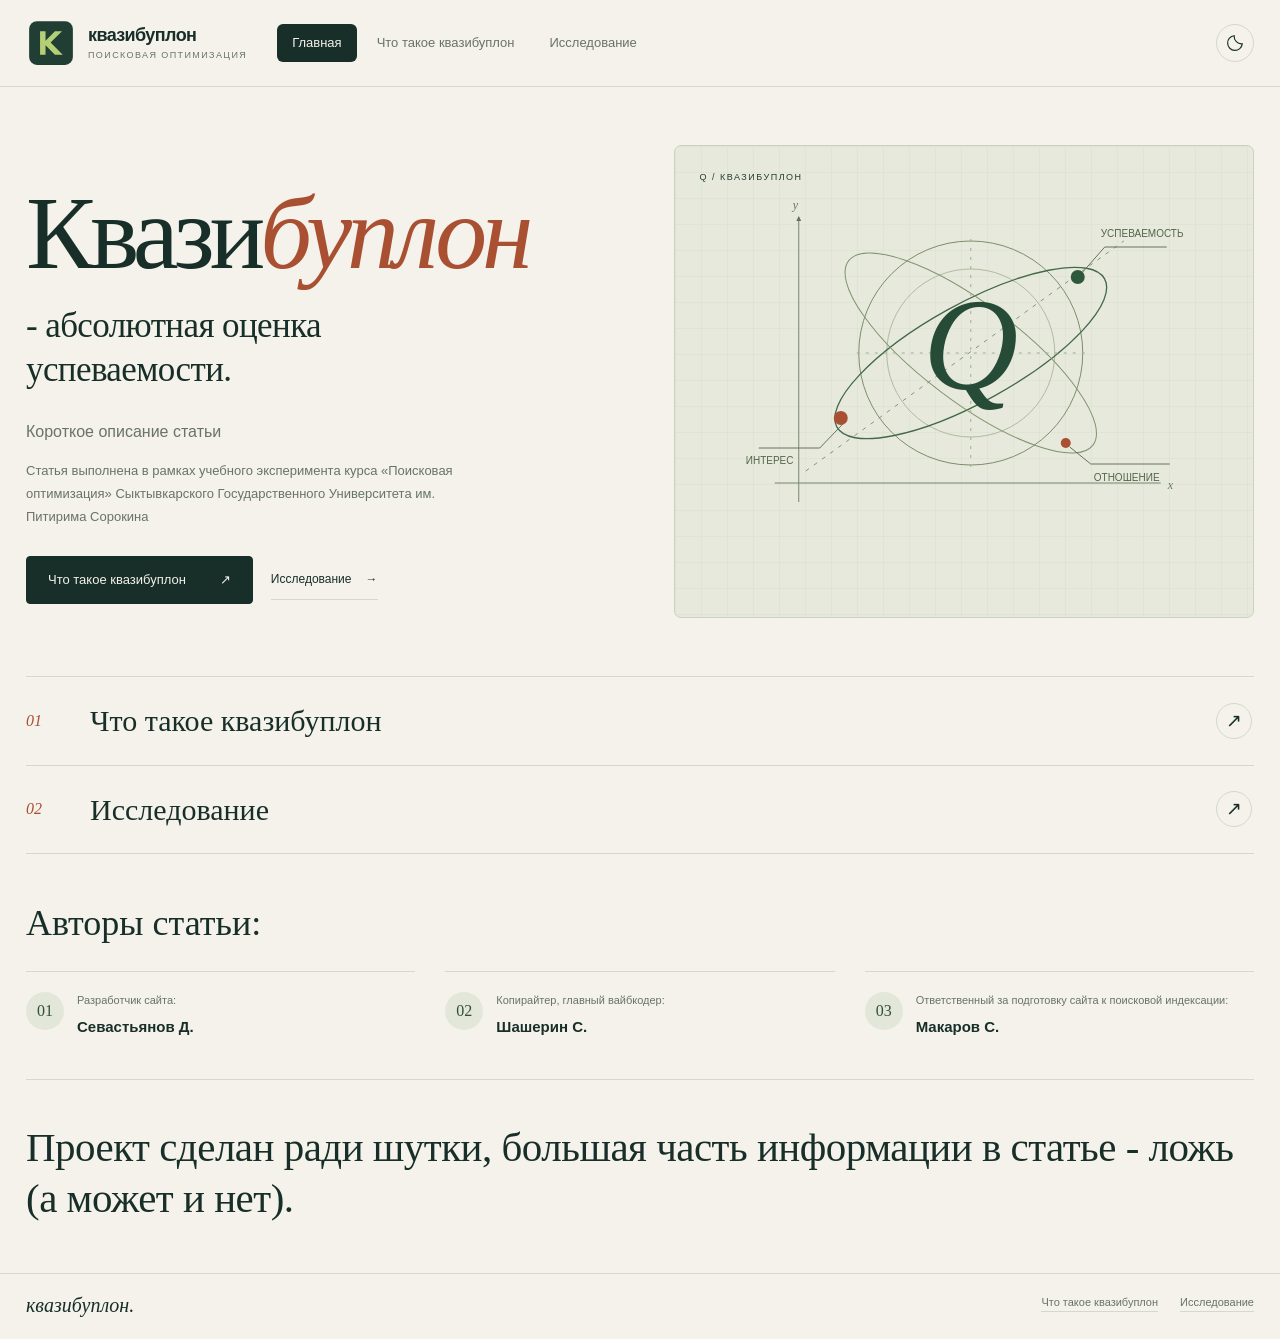
==== commit 9a6abbe8: "Replace textured homepage logo with a crisp geometric vector K" ====
--- a/index.html
+++ b/index.html
@@ -18,7 +18,7 @@
     <header class="site-header">
       <div class="header-inner wrap">
         <a class="brand" href="/" aria-label="Квазибуплон — главная">
-          <img class="brand-logo" src="/photo/logo-k.webp" alt="" width="50" height="50">
+          <img class="brand-logo" src="/photo/logo-k.svg" alt="" width="50" height="50">
           <span class="brand-name">квазибуплон<span class="brand-sub">ПОИСКОВАЯ ОПТИМИЗАЦИЯ</span></span>
         </a>
         <nav id="main-nav" class="nav" aria-label="Навигация">
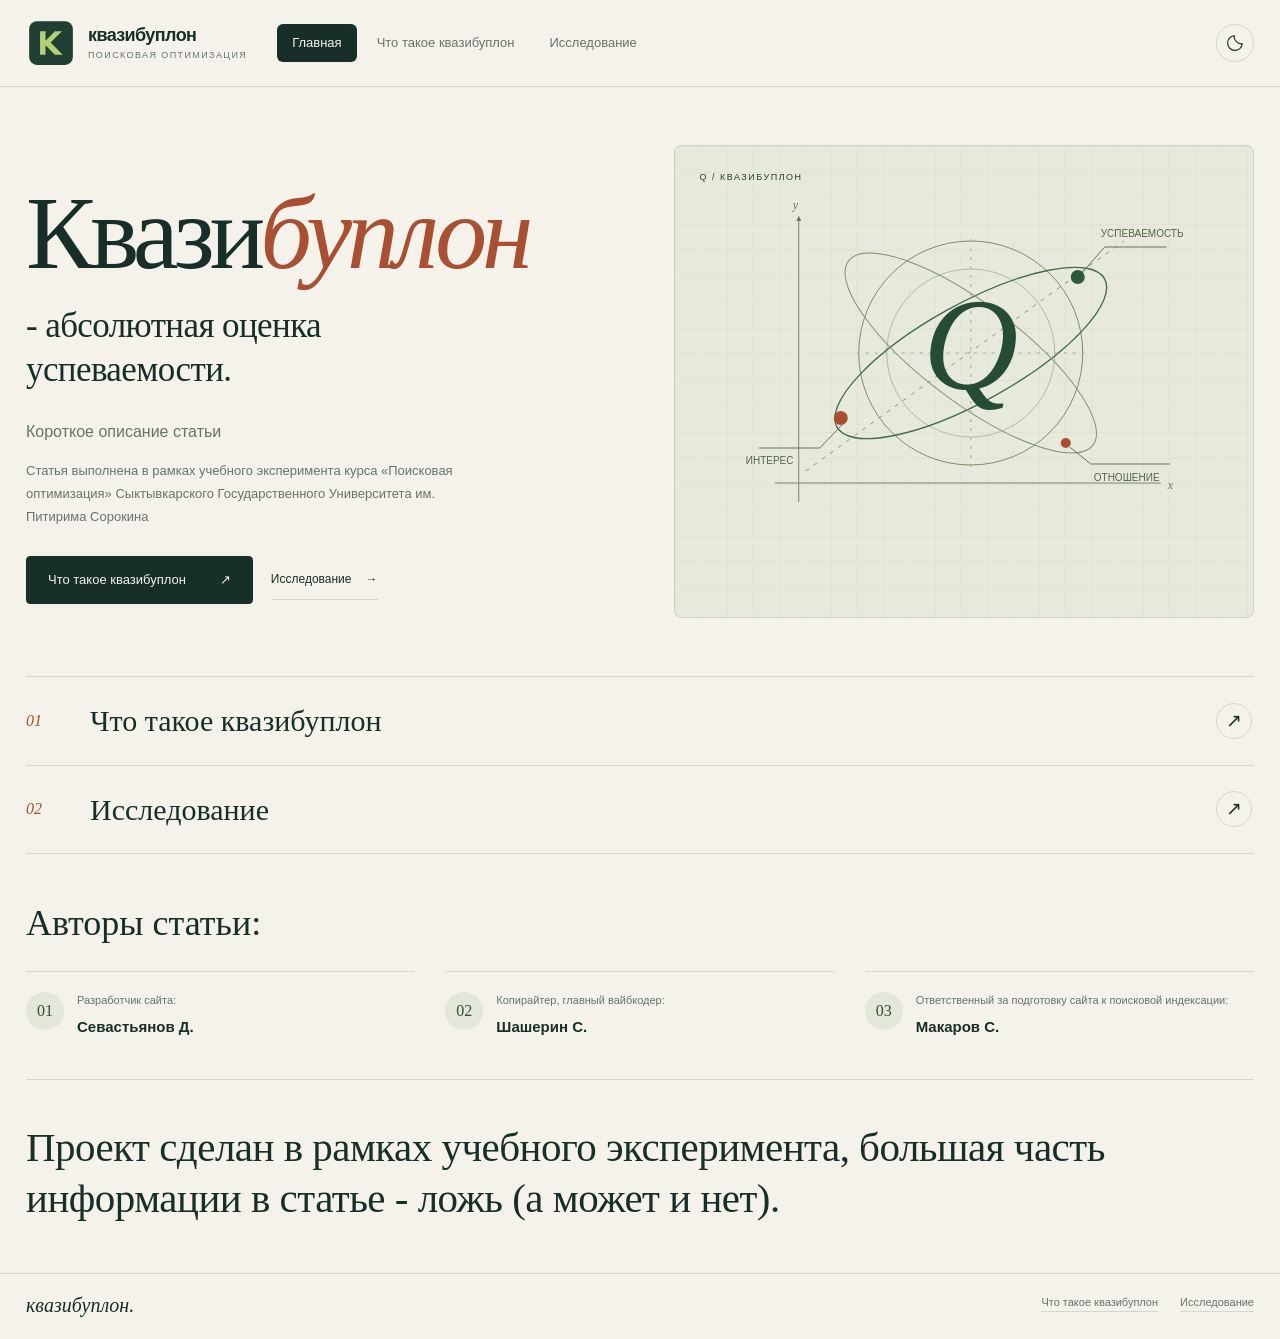
==== commit c1c7f9ad: "Update index.html" ====
--- a/index.html
+++ b/index.html
@@ -114,7 +114,7 @@
         </div>
       </article>
       <section class="source-disclaimer">
-        <p>Проект сделан ради шутки, большая часть информации в статье - ложь (а может и нет).</p>
+        <p>Проект сделан в рамках учебного эксперимента, большая часть информации в статье - ложь (а может и нет).</p>
       </section>
     </main>
     <footer class="site-footer">
